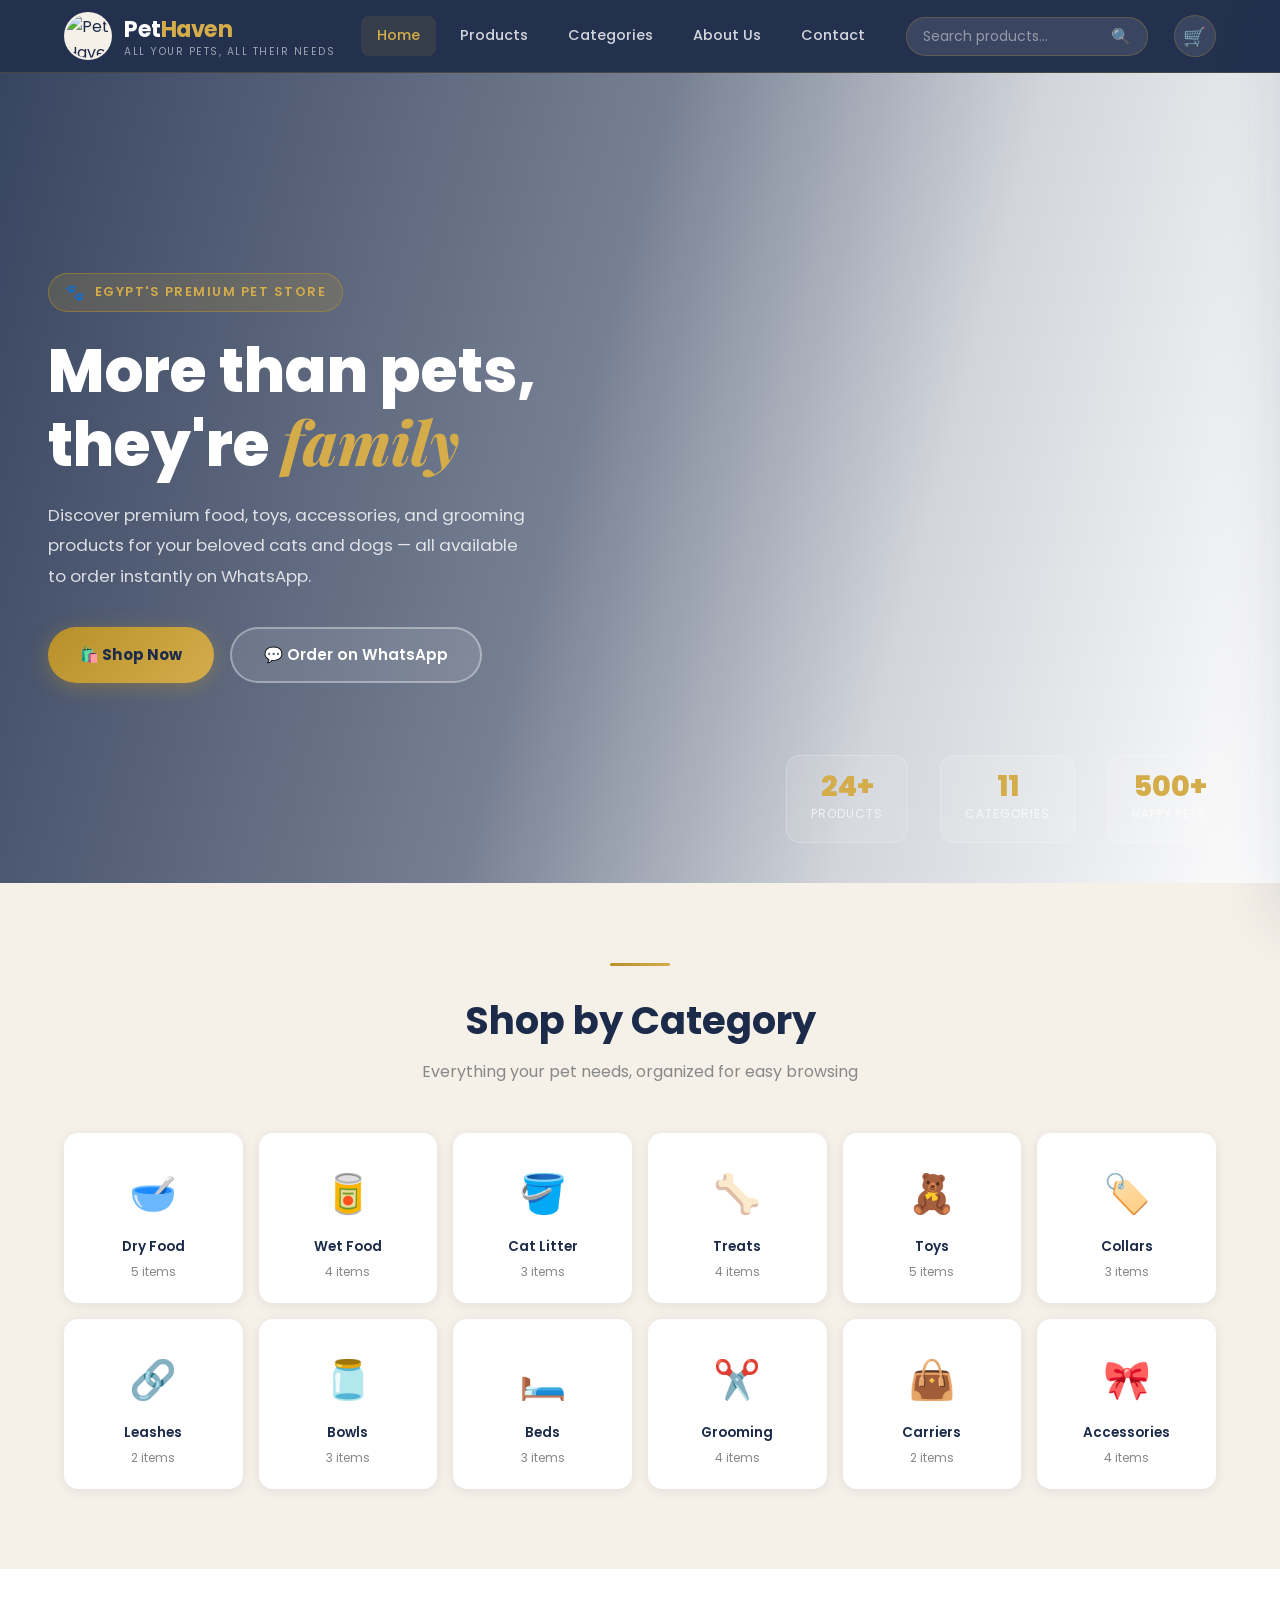
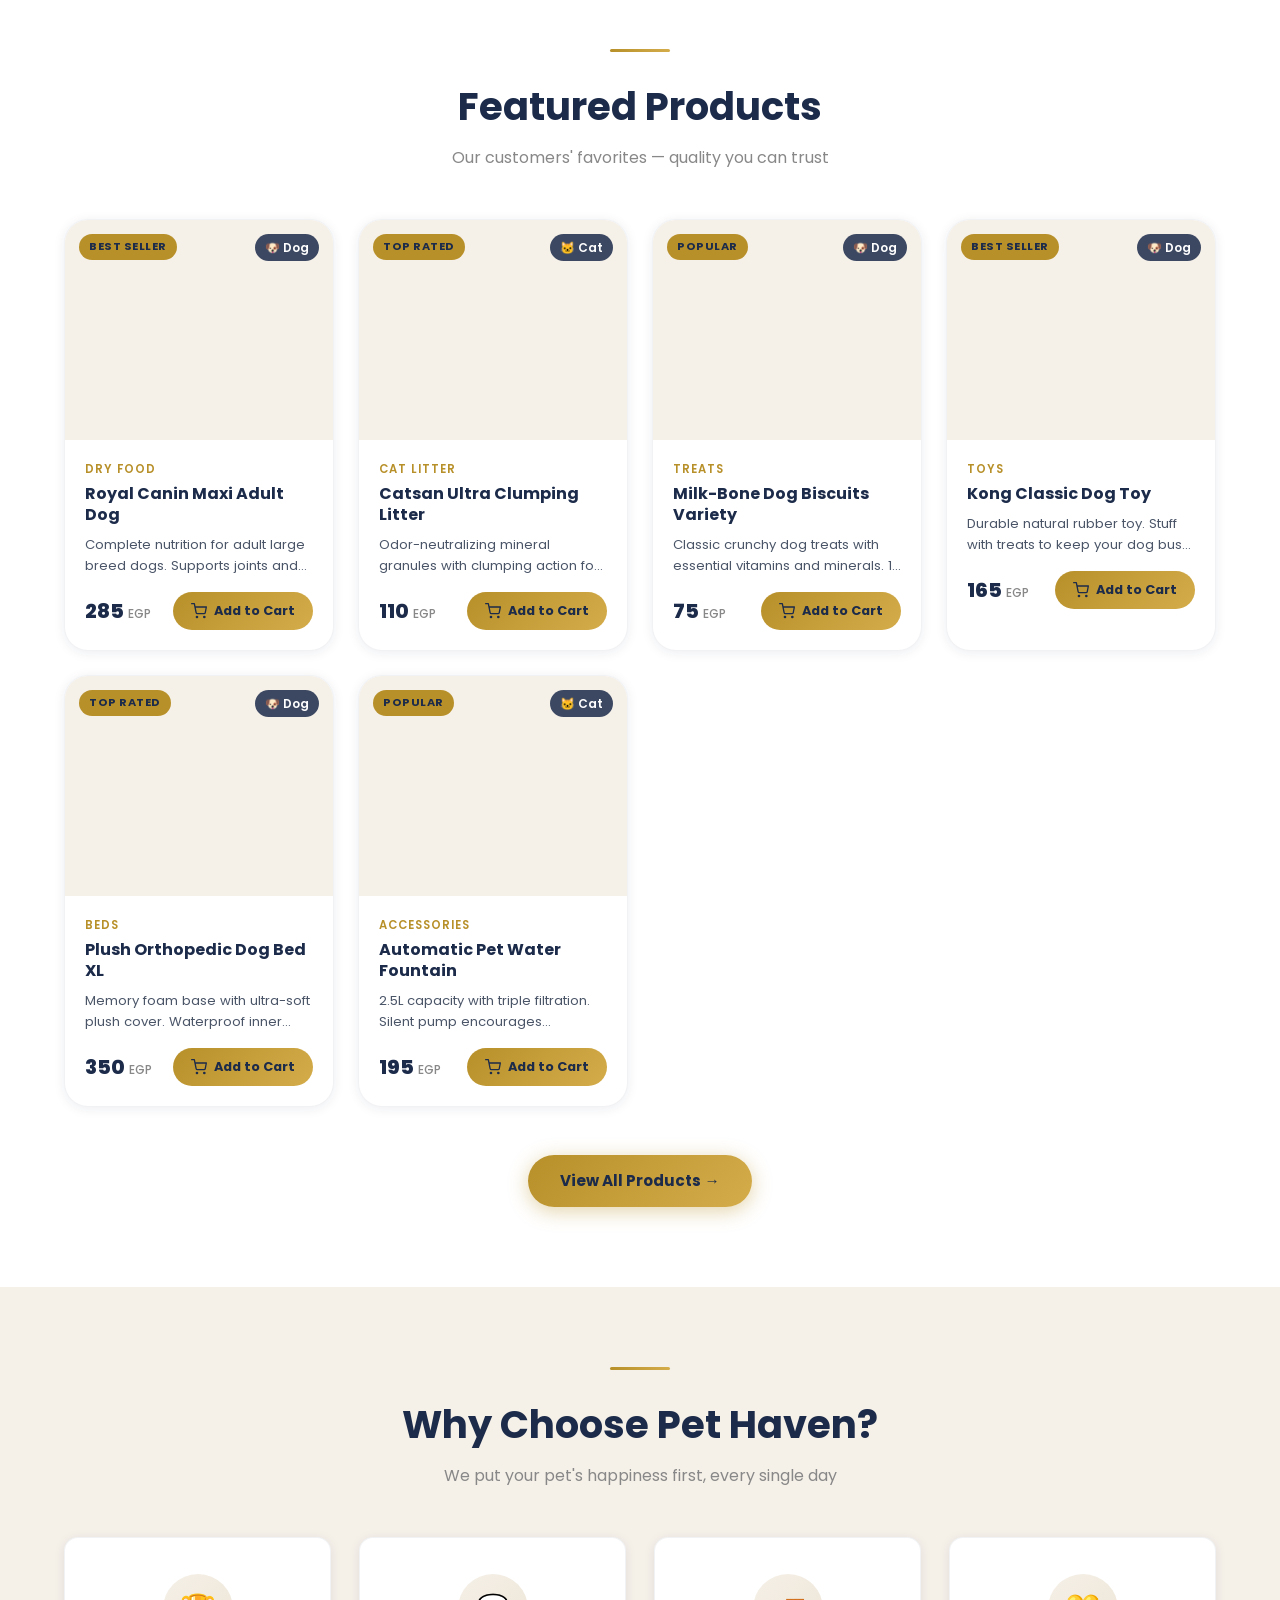
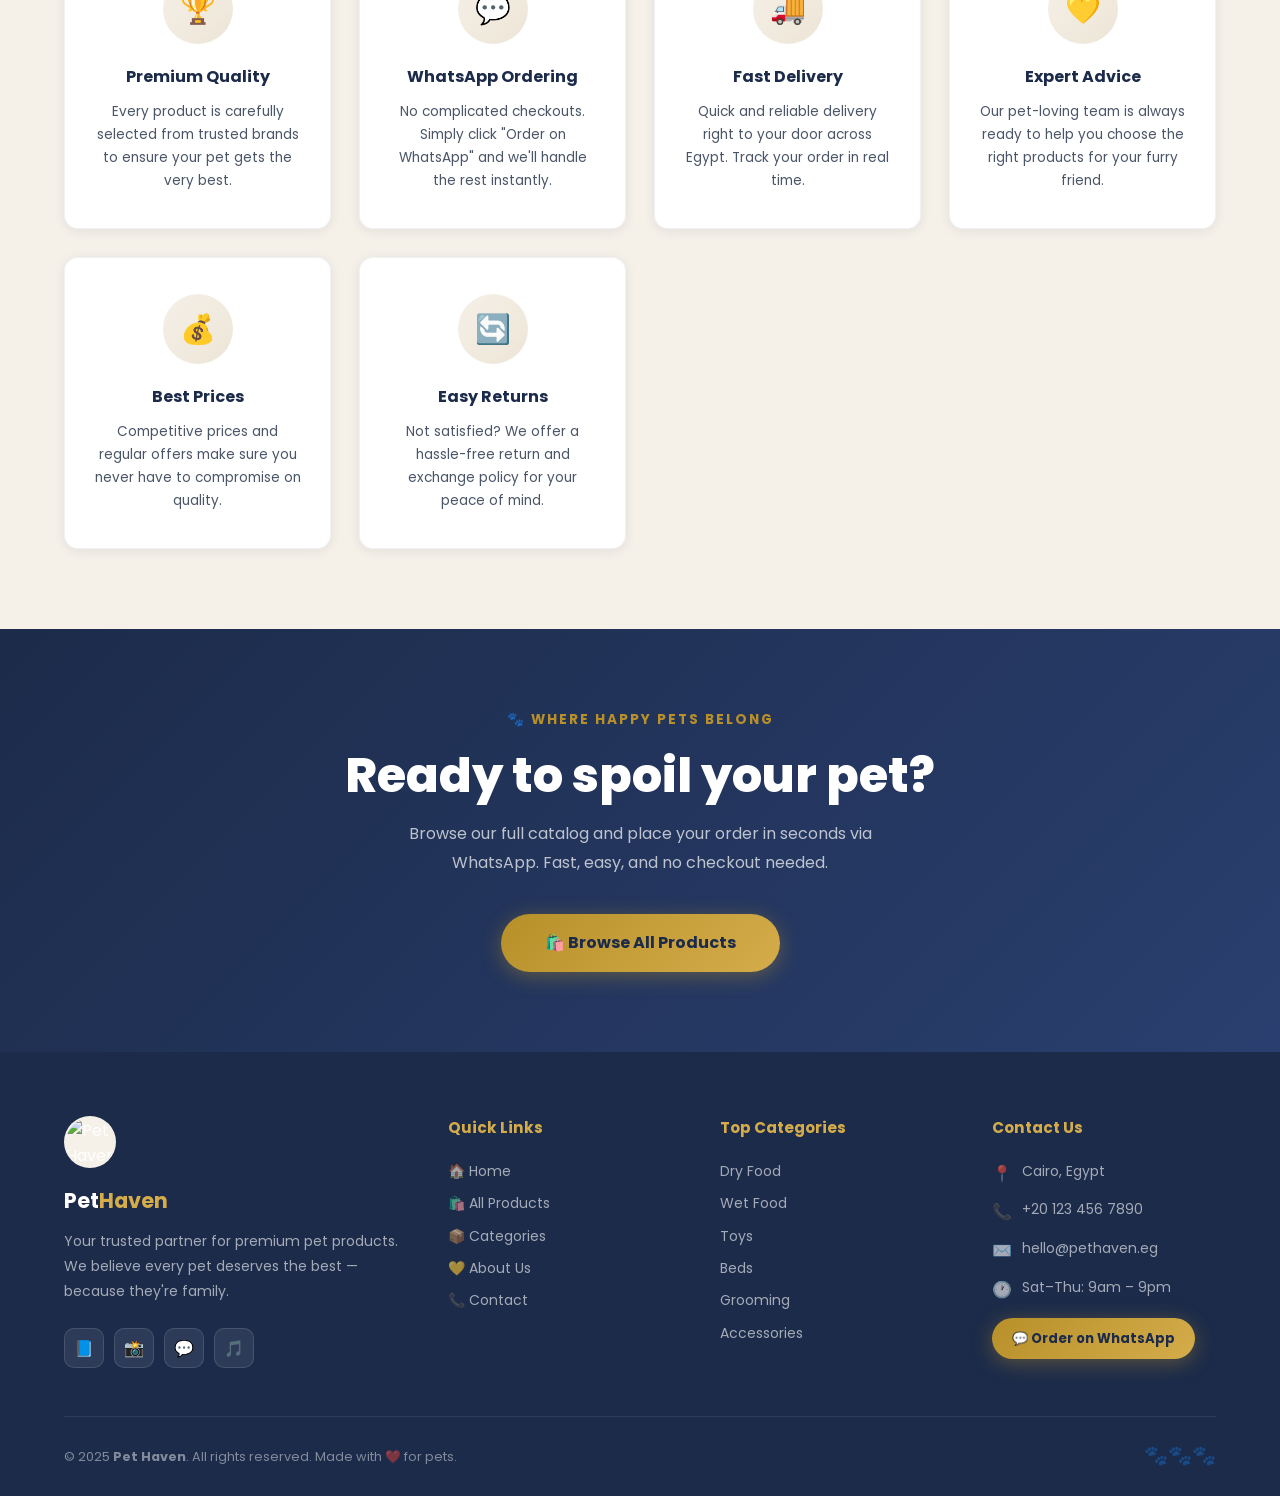
==== index.html @ de1a989c "Add files via upload" ====
<!DOCTYPE html>
<html lang="en">
<head>
  <meta charset="UTF-8">
  <meta name="viewport" content="width=device-width, initial-scale=1.0">
  <meta name="description" content="Pet Haven – Your one-stop shop for all your pet needs. Premium food, toys, grooming, and accessories for cats and dogs.">
  <title>Pet Haven – All Your Pets, All Their Needs</title>
  <link rel="stylesheet" href="style.css">
  <!-- Favicon paw emoji -->
  <link rel="icon" href="data:image/svg+xml,<svg xmlns='http://www.w3.org/2000/svg' viewBox='0 0 100 100'><text y='.9em' font-size='90'>🐾</text></svg>">
</head>
<body>

<!-- ================================================
     NAVIGATION
     ================================================ -->
<header>
  <nav class="navbar" role="navigation" aria-label="Main navigation">
    <div class="nav-container">

      <!-- Mobile-only search icon (left side) -->
      <button class="mobile-search-toggle" id="mobileSearchToggle" aria-label="Search" aria-expanded="false">🔍</button>

      <!-- Logo -->
      <a href="index.html" class="nav-logo" aria-label="Pet Haven Home">
        <img src="images/logo.jpeg" alt="Pet Haven Logo" width="48" height="48">
        <div class="logo-text">
          <span class="brand-pet">Pet</span><span class="brand-haven">Haven</span>
          <span class="brand-tag">All Your Pets, All Their Needs</span>
        </div>
      </a>

      <!-- Desktop Links -->
      <nav class="nav-links" aria-label="Site links">
        <a href="index.html">Home</a>
        <a href="products.html">Products</a>
        <a href="categories.html">Categories</a>
        <a href="about.html">About Us</a>
        <a href="contact.html">Contact</a>
      </nav>

      <!-- Desktop Search -->
      <form class="nav-search" id="navSearchForm" role="search" aria-label="Search products">
        <input type="search" placeholder="Search products..." aria-label="Search">
        <button type="submit" aria-label="Submit search">🔍</button>
      </form>

      <!-- Cart + Hamburger -->
      <div class="nav-actions">
        <button class="cart-btn" id="cartBtn" aria-label="Open cart" aria-haspopup="dialog">
          🛒
          <span class="cart-count" id="cartCount">0</span>
        </button>
        <button class="hamburger" aria-label="Toggle menu" aria-expanded="false">
          <span></span><span></span><span></span>
        </button>
      </div>

    </div>

    <!-- Mobile Menu -->
    <div class="mobile-menu" role="menu">
      <a href="index.html" role="menuitem">🏠 Home</a>
      <a href="products.html" role="menuitem">🛍️ Products</a>
      <a href="categories.html" role="menuitem">📦 Categories</a>
      <a href="about.html" role="menuitem">💛 About Us</a>
      <a href="contact.html" role="menuitem">📞 Contact</a>
      <form class="mobile-search" id="mobileSearchForm" role="search">
        <span>🔍</span>
        <input type="search" placeholder="Search products..." aria-label="Search">
      </form>
    </div>

    <!-- Mobile-only slide-down search bar (triggered by header search icon) -->
    <div class="mobile-search-bar" id="mobileSearchBar">
      <form id="mobileHeaderSearchForm" role="search" aria-label="Search products">
        <input type="search" id="mobileHeaderSearchInput" placeholder="Search products..." aria-label="Search" autocomplete="off">
        <button type="submit" aria-label="Submit search">🔍</button>
      </form>
    </div>
  </nav>
</header>

<main>

  <!-- ================================================
       HERO
       ================================================ -->
  <section class="hero" aria-label="Hero banner">
    <div class="hero-bg" role="img" aria-label="Person hugging a golden retriever dog"></div>
    <div class="hero-overlay"></div>

    <div class="hero-content">
      <div class="hero-badge"><span>🐾</span> Egypt's Premium Pet Store</div>

      <h1 class="hero-title">
        More than pets,<br>
        they're <span class="accent">family</span>
      </h1>

      <p class="hero-desc">
        Discover premium food, toys, accessories, and grooming products for your beloved cats and dogs — all available to order instantly on WhatsApp.
      </p>

      <div class="hero-buttons">
        <a href="products.html" class="btn-primary">🛍️ Shop Now</a>
        <a href="contact.html" class="btn-secondary">💬 Order on WhatsApp</a>
      </div>
    </div>

    <div class="hero-stats">
      <div class="stat-item">
        <span class="stat-num">24+</span>
        <span class="stat-label">Products</span>
      </div>
      <div class="stat-item">
        <span class="stat-num">11</span>
        <span class="stat-label">Categories</span>
      </div>
      <div class="stat-item">
        <span class="stat-num">500+</span>
        <span class="stat-label">Happy Pets</span>
      </div>
    </div>
  </section>

  <!-- ================================================
       CATEGORIES SECTION
       ================================================ -->
  <section class="section section-alt" aria-labelledby="catTitle">
    <div class="container">
      <div class="text-center">
        <div class="gold-line"></div>
        <h2 class="section-title" id="catTitle">Shop by Category</h2>
        <p class="section-subtitle">Everything your pet needs, organized for easy browsing</p>
      </div>

      <div class="categories-grid">
        <a href="products.html?category=dry-food" class="category-card">
          <div class="cat-icon">🥣</div>
          <div class="cat-name">Dry Food</div>
          <div class="cat-count">5 items</div>
        </a>
        <a href="products.html?category=wet-food" class="category-card">
          <div class="cat-icon">🥫</div>
          <div class="cat-name">Wet Food</div>
          <div class="cat-count">4 items</div>
        </a>
        <a href="products.html?category=cat-litter" class="category-card">
          <div class="cat-icon">🪣</div>
          <div class="cat-name">Cat Litter</div>
          <div class="cat-count">3 items</div>
        </a>
        <a href="products.html?category=treats" class="category-card">
          <div class="cat-icon">🦴</div>
          <div class="cat-name">Treats</div>
          <div class="cat-count">4 items</div>
        </a>
        <a href="products.html?category=toys" class="category-card">
          <div class="cat-icon">🧸</div>
          <div class="cat-name">Toys</div>
          <div class="cat-count">5 items</div>
        </a>
        <a href="products.html?category=collars" class="category-card">
          <div class="cat-icon">🏷️</div>
          <div class="cat-name">Collars</div>
          <div class="cat-count">3 items</div>
        </a>
        <a href="products.html?category=leashes" class="category-card">
          <div class="cat-icon">🔗</div>
          <div class="cat-name">Leashes</div>
          <div class="cat-count">2 items</div>
        </a>
        <a href="products.html?category=bowls" class="category-card">
          <div class="cat-icon">🫙</div>
          <div class="cat-name">Bowls</div>
          <div class="cat-count">3 items</div>
        </a>
        <a href="products.html?category=beds" class="category-card">
          <div class="cat-icon">🛏️</div>
          <div class="cat-name">Beds</div>
          <div class="cat-count">3 items</div>
        </a>
        <a href="products.html?category=grooming-products" class="category-card">
          <div class="cat-icon">✂️</div>
          <div class="cat-name">Grooming</div>
          <div class="cat-count">4 items</div>
        </a>
        <a href="products.html?category=carriers" class="category-card">
          <div class="cat-icon">👜</div>
          <div class="cat-name">Carriers</div>
          <div class="cat-count">2 items</div>
        </a>
        <a href="products.html?category=accessories" class="category-card">
          <div class="cat-icon">🎀</div>
          <div class="cat-name">Accessories</div>
          <div class="cat-count">4 items</div>
        </a>
      </div>
    </div>
  </section>

  <!-- ================================================
       FEATURED PRODUCTS
       ================================================ -->
  <section class="section" aria-labelledby="featuredTitle">
    <div class="container">
      <div class="text-center">
        <div class="gold-line"></div>
        <h2 class="section-title" id="featuredTitle">Featured Products</h2>
        <p class="section-subtitle">Our customers' favorites — quality you can trust</p>
      </div>

      <!-- Product cards injected by JS -->
      <div class="products-grid" id="featuredGrid"></div>

      <div class="text-center" style="margin-top: 48px;">
        <a href="products.html" class="btn-primary">View All Products →</a>
      </div>
    </div>
  </section>

  <!-- ================================================
       WHY CHOOSE US
       ================================================ -->
  <section class="section section-alt" aria-labelledby="whyTitle">
    <div class="container">
      <div class="text-center">
        <div class="gold-line"></div>
        <h2 class="section-title" id="whyTitle">Why Choose Pet Haven?</h2>
        <p class="section-subtitle">We put your pet's happiness first, every single day</p>
      </div>

      <div class="why-grid">
        <div class="why-card">
          <div class="why-icon">🏆</div>
          <h3>Premium Quality</h3>
          <p>Every product is carefully selected from trusted brands to ensure your pet gets the very best.</p>
        </div>
        <div class="why-card">
          <div class="why-icon">💬</div>
          <h3>WhatsApp Ordering</h3>
          <p>No complicated checkouts. Simply click "Order on WhatsApp" and we'll handle the rest instantly.</p>
        </div>
        <div class="why-card">
          <div class="why-icon">🚚</div>
          <h3>Fast Delivery</h3>
          <p>Quick and reliable delivery right to your door across Egypt. Track your order in real time.</p>
        </div>
        <div class="why-card">
          <div class="why-icon">💛</div>
          <h3>Expert Advice</h3>
          <p>Our pet-loving team is always ready to help you choose the right products for your furry friend.</p>
        </div>
        <div class="why-card">
          <div class="why-icon">💰</div>
          <h3>Best Prices</h3>
          <p>Competitive prices and regular offers make sure you never have to compromise on quality.</p>
        </div>
        <div class="why-card">
          <div class="why-icon">🔄</div>
          <h3>Easy Returns</h3>
          <p>Not satisfied? We offer a hassle-free return and exchange policy for your peace of mind.</p>
        </div>
      </div>
    </div>
  </section>

  <!-- ================================================
       BANNER CTA
       ================================================ -->
  <section style="background: linear-gradient(135deg, #1C2B4A, #2A3F6F); padding: 80px 24px; text-align: center;">
    <div class="container">
      <p style="color: #B8902A; font-size: 0.85rem; font-weight: 700; letter-spacing: 2px; text-transform: uppercase; margin-bottom: 16px;">🐾 Where Happy Pets Belong</p>
      <h2 style="color: #fff; font-size: clamp(1.8rem,4vw,3rem); font-weight: 800; margin-bottom: 16px; line-height: 1.2;">Ready to spoil your pet?</h2>
      <p style="color: rgba(255,255,255,0.7); max-width: 500px; margin: 0 auto 36px; font-size: 1rem; line-height: 1.8;">Browse our full catalog and place your order in seconds via WhatsApp. Fast, easy, and no checkout needed.</p>
      <a href="products.html" class="btn-primary" style="font-size: 1rem; padding: 16px 44px;">🛍️ Browse All Products</a>
    </div>
  </section>

</main>

<!-- ================================================
     FOOTER
     ================================================ -->
<footer class="footer" role="contentinfo">
  <div class="container">
    <div class="footer-grid">

      <!-- Brand -->
      <div class="footer-brand">
        <img src="images/logo.jpeg" alt="Pet Haven Logo" width="52" height="52">
        <div class="brand-name">Pet<span>Haven</span></div>
        <p>Your trusted partner for premium pet products. We believe every pet deserves the best — because they're family.</p>
        <div class="social-links">
          <a href="#" class="social-link" aria-label="Facebook">📘</a>
          <a href="#" class="social-link" aria-label="Instagram">📸</a>
          <a href="https://wa.me/201234567890" class="social-link" aria-label="WhatsApp" target="_blank" rel="noopener">💬</a>
          <a href="#" class="social-link" aria-label="TikTok">🎵</a>
        </div>
      </div>

      <!-- Quick Links -->
      <div class="footer-col">
        <h4>Quick Links</h4>
        <ul>
          <li><a href="index.html">🏠 Home</a></li>
          <li><a href="products.html">🛍️ All Products</a></li>
          <li><a href="categories.html">📦 Categories</a></li>
          <li><a href="about.html">💛 About Us</a></li>
          <li><a href="contact.html">📞 Contact</a></li>
        </ul>
      </div>

      <!-- Categories -->
      <div class="footer-col">
        <h4>Top Categories</h4>
        <ul>
          <li><a href="products.html?category=dry-food">Dry Food</a></li>
          <li><a href="products.html?category=wet-food">Wet Food</a></li>
          <li><a href="products.html?category=toys">Toys</a></li>
          <li><a href="products.html?category=beds">Beds</a></li>
          <li><a href="products.html?category=grooming-products">Grooming</a></li>
          <li><a href="products.html?category=accessories">Accessories</a></li>
        </ul>
      </div>

      <!-- Contact -->
      <div class="footer-col">
        <h4>Contact Us</h4>
        <div class="footer-contact-item"><span>📍</span><span>Cairo, Egypt</span></div>
        <div class="footer-contact-item"><span>📞</span><span>+20 123 456 7890</span></div>
        <div class="footer-contact-item"><span>✉️</span><span>hello@pethaven.eg</span></div>
        <div class="footer-contact-item"><span>🕐</span><span>Sat–Thu: 9am – 9pm</span></div>
        <div style="margin-top: 16px;">
          <a href="https://wa.me/201234567890" class="btn-primary" style="font-size:0.82rem; padding:10px 20px;" target="_blank" rel="noopener">
            💬 Order on WhatsApp
          </a>
        </div>
      </div>
    </div>

    <div class="footer-bottom">
      <p>© 2025 <strong>Pet Haven</strong>. All rights reserved. Made with ❤️ for pets.</p>
      <span class="footer-paw">🐾🐾🐾</span>
    </div>
  </div>
</footer>

<!-- Scroll to Top -->
<button id="scrollTop" aria-label="Scroll to top">↑</button>

<!-- ================================================
     CART DRAWER
     ================================================ -->
<div class="cart-overlay" id="cartOverlay"></div>
<aside class="cart-drawer" id="cartDrawer" role="dialog" aria-label="Shopping cart" aria-modal="true">
  <div class="cart-drawer-header">
    <h3>🛒 Your Cart</h3>
    <button class="cart-close" id="cartClose" aria-label="Close cart">✕</button>
  </div>
  <div class="cart-drawer-body" id="cartDrawerBody">
    <div class="cart-empty">
      <div class="icon">🛒</div>
      <h3>Your cart is empty</h3>
      <p>Add some products to get started!</p>
    </div>
  </div>
  <div class="cart-drawer-footer">
    <div class="cart-total-row">
      <span>Total</span>
      <span class="cart-total-amount" id="cartTotalAmount">0 EGP</span>
    </div>
    <button class="btn-whatsapp cart-whatsapp-btn" onclick="orderCartOnWhatsApp()">
      <svg viewBox="0 0 24 24" fill="currentColor"><path d="M17.472 14.382c-.297-.149-1.758-.867-2.03-.967-.273-.099-.471-.148-.67.15-.197.297-.767.966-.94 1.164-.173.199-.347.223-.644.075-.297-.15-1.255-.463-2.39-1.475-.883-.788-1.48-1.761-1.653-2.059-.173-.297-.018-.458.13-.606.134-.133.298-.347.446-.52.149-.174.198-.298.298-.497.099-.198.05-.371-.025-.52-.075-.149-.669-1.612-.916-2.207-.242-.579-.487-.5-.669-.51-.173-.008-.371-.01-.57-.01-.198 0-.52.074-.792.372-.272.297-1.04 1.016-1.04 2.479 0 1.462 1.065 2.875 1.213 3.074.149.198 2.096 3.2 5.077 4.487.709.306 1.262.489 1.694.625.712.227 1.36.195 1.871.118.571-.085 1.758-.719 2.006-1.413.248-.694.248-1.289.173-1.413-.074-.124-.272-.198-.57-.347z"/><path d="M12 0C5.373 0 0 5.373 0 12c0 2.124.558 4.118 1.532 5.848L.057 23.999l6.305-1.654A11.954 11.954 0 0012 24c6.627 0 12-5.373 12-12S18.627 0 12 0zm0 21.818a9.818 9.818 0 01-5.007-1.37l-.36-.214-3.733.979 1-3.628-.234-.373A9.817 9.817 0 012.182 12C2.182 6.578 6.578 2.182 12 2.182S21.818 6.578 21.818 12 17.422 21.818 12 21.818z"/></svg>
      Order on WhatsApp
    </button>
    <button class="cart-clear-btn" id="cartClearBtn">🗑️ Clear Cart</button>
  </div>
</aside>

<script src="script.js"></script>
</body>
</html>
---- style.css ----
/* ================================================
   Pet Haven - Main Stylesheet
   Colors from logo: Navy #1C2B4A, Gold #B8902A, Cream #F5F0E8
   ================================================ */

/* ---------- Google Fonts ---------- */
@import url('https://fonts.googleapis.com/css2?family=Poppins:wght@300;400;500;600;700;800&family=Playfair+Display:ital,wght@0,700;1,600&display=swap');

/* ---------- CSS Variables ---------- */
:root {
  --navy:        #1C2B4A;
  --navy-light:  #2A3F6F;
  --gold:        #B8902A;
  --gold-light:  #D4AC4A;
  --gold-pale:   #F0E0A0;
  --cream:       #F5F0E8;
  --cream-dark:  #EDE5D6;
  --white:       #FFFFFF;
  --gray-light:  #F8F8F8;
  --gray:        #888;
  --text-dark:   #1C2B4A;
  --text-mid:    #4A5568;
  --shadow-sm:   0 2px 12px rgba(28,43,74,0.08);
  --shadow-md:   0 8px 30px rgba(28,43,74,0.12);
  --shadow-lg:   0 20px 60px rgba(28,43,74,0.15);
  --radius:      14px;
  --radius-lg:   24px;
  --transition:  all 0.3s cubic-bezier(0.4,0,0.2,1);
}

/* ---------- Reset & Base ---------- */
*, *::before, *::after { box-sizing: border-box; margin: 0; padding: 0; }

html {
  scroll-behavior: smooth;
  font-size: 16px;
}

body {
  font-family: 'Poppins', sans-serif;
  color: var(--text-dark);
  background: var(--white);
  line-height: 1.6;
  overflow-x: hidden;
}

img { max-width: 100%; display: block; }
a  { text-decoration: none; color: inherit; }
ul { list-style: none; }
button { cursor: pointer; font-family: inherit; }

/* ---------- Utility ---------- */
.container {
  max-width: 1200px;
  margin: 0 auto;
  padding: 0 24px;
}

.section-title {
  font-size: clamp(1.6rem, 3vw, 2.4rem);
  font-weight: 700;
  color: var(--navy);
  margin-bottom: 8px;
}

.section-subtitle {
  font-size: 1rem;
  color: var(--gray);
  margin-bottom: 48px;
}

.gold-line {
  display: inline-block;
  width: 60px;
  height: 3px;
  background: linear-gradient(90deg, var(--gold), var(--gold-light));
  border-radius: 2px;
  margin-bottom: 16px;
}

.text-center { text-align: center; }

/* ================================================
   NAVIGATION
   ================================================ */
.navbar {
  position: sticky;
  top: 0;
  z-index: 1000;
  background: rgba(28, 43, 74, 0.97);
  backdrop-filter: blur(12px);
  -webkit-backdrop-filter: blur(12px);
  border-bottom: 1px solid rgba(184,144,42,0.25);
  transition: var(--transition);
}

.navbar.scrolled {
  box-shadow: 0 4px 24px rgba(0,0,0,0.25);
}

.nav-container {
  max-width: 1200px;
  margin: 0 auto;
  padding: 0 24px;
  display: flex;
  align-items: center;
  justify-content: space-between;
  height: 72px;
}

/* Logo */
.nav-logo {
  display: flex;
  align-items: center;
  gap: 12px;
}

.nav-logo img {
  height: 48px;
  width: 48px;
  object-fit: contain;
  border-radius: 50%;
  background: var(--cream);
  padding: 2px;
}

.logo-text .brand-pet  { color: var(--white);    font-size: 1.4rem; font-weight: 700; letter-spacing: -0.5px; }
.logo-text .brand-haven{ color: var(--gold-light);font-size: 1.4rem; font-weight: 700; letter-spacing: -0.5px; }
.logo-text .brand-tag  { color: rgba(255,255,255,0.55); font-size: 0.65rem; letter-spacing: 1.5px; text-transform: uppercase; display: block; margin-top: -4px; }

/* Nav links */
.nav-links {
  display: flex;
  align-items: center;
  gap: 8px;
}

.nav-links a {
  color: rgba(255,255,255,0.8);
  font-size: 0.9rem;
  font-weight: 500;
  padding: 8px 16px;
  border-radius: 8px;
  transition: var(--transition);
}

.nav-links a:hover,
.nav-links a.active {
  color: var(--gold-light);
  background: rgba(184,144,42,0.12);
}

/* Search bar */
.nav-search {
  display: flex;
  align-items: center;
  background: rgba(255,255,255,0.1);
  border: 1px solid rgba(184,144,42,0.3);
  border-radius: 50px;
  padding: 6px 16px;
  gap: 8px;
  transition: var(--transition);
}

.nav-search:focus-within {
  background: rgba(255,255,255,0.15);
  border-color: var(--gold-light);
}

.nav-search input {
  background: none;
  border: none;
  outline: none;
  color: var(--white);
  font-size: 0.875rem;
  width: 180px;
  font-family: inherit;
}

.nav-search input::placeholder { color: rgba(255,255,255,0.45); }

.nav-search button {
  background: none;
  border: none;
  color: rgba(255,255,255,0.7);
  font-size: 1rem;
  padding: 0;
  transition: var(--transition);
}

.nav-search button:hover { color: var(--gold-light); }

/* Right-side nav actions (cart + hamburger) */
.nav-actions {
  display: flex;
  align-items: center;
  gap: 14px;
}

/* Hamburger */
.hamburger {
  display: none;
  flex-direction: column;
  gap: 5px;
  background: none;
  border: none;
  padding: 4px;
}

.hamburger span {
  display: block;
  width: 24px;
  height: 2px;
  background: var(--white);
  border-radius: 2px;
  transition: var(--transition);
}

.hamburger.open span:nth-child(1) { transform: translateY(7px) rotate(45deg); }
.hamburger.open span:nth-child(2) { opacity: 0; }
.hamburger.open span:nth-child(3) { transform: translateY(-7px) rotate(-45deg); }

/* Mobile-only header search icon (hidden on desktop; shown via media query below) */
.mobile-search-toggle {
  display: none;
  align-items: center;
  justify-content: center;
  background: rgba(255,255,255,0.1);
  border: 1px solid rgba(184,144,42,0.3);
  color: var(--white);
  width: 40px;
  height: 40px;
  border-radius: 50%;
  font-size: 1.05rem;
  flex-shrink: 0;
  transition: var(--transition);
}

.mobile-search-toggle:hover { background: rgba(184,144,42,0.18); }

/* Mobile-only slide-down search panel (hidden on desktop; shown via media query below) */
.mobile-search-bar { display: none; }

/* Mobile menu */
.mobile-menu {
  display: none;
  flex-direction: column;
  background: var(--navy);
  border-top: 1px solid rgba(184,144,42,0.2);
  padding: 16px 24px 24px;
  gap: 4px;
}

.mobile-menu.open { display: flex; }

.mobile-menu a {
  color: rgba(255,255,255,0.8);
  padding: 12px 16px;
  border-radius: 8px;
  font-size: 0.95rem;
  font-weight: 500;
  transition: var(--transition);
}

.mobile-menu a:hover { color: var(--gold-light); background: rgba(184,144,42,0.1); }

.mobile-search {
  display: flex;
  align-items: center;
  background: rgba(255,255,255,0.08);
  border: 1px solid rgba(184,144,42,0.25);
  border-radius: 50px;
  padding: 10px 16px;
  gap: 8px;
  margin-top: 8px;
}

.mobile-search input {
  background: none;
  border: none;
  outline: none;
  color: var(--white);
  font-size: 0.9rem;
  font-family: inherit;
  flex: 1;
}

.mobile-search input::placeholder { color: rgba(255,255,255,0.4); }
.mobile-search span { color: rgba(255,255,255,0.6); }

/* ================================================
   HERO
   ================================================ */
.hero {
  position: relative;
  min-height: 90vh;
  display: flex;
  align-items: center;
  overflow: hidden;
}

.hero-bg {
  position: absolute;
  inset: 0;
  background: url('images/banner.jpeg') center/cover no-repeat;
  transform: scale(1.05);
  transition: transform 8s ease-out;
}

.hero-bg.loaded { transform: scale(1); }

.hero-overlay {
  position: absolute;
  inset: 0;
  background: linear-gradient(
    105deg,
    rgba(28,43,74,0.88) 0%,
    rgba(28,43,74,0.6) 45%,
    rgba(28,43,74,0.2) 70%,
    transparent 100%
  );
}

.hero-content {
  position: relative;
  z-index: 2;
  max-width: 600px;
  padding: 60px 24px 60px 48px;
  animation: heroFadeIn 1s ease-out both;
}

@keyframes heroFadeIn {
  from { opacity: 0; transform: translateY(30px); }
  to   { opacity: 1; transform: translateY(0); }
}

.hero-badge {
  display: inline-flex;
  align-items: center;
  gap: 8px;
  background: rgba(184,144,42,0.2);
  border: 1px solid rgba(184,144,42,0.5);
  color: var(--gold-light);
  font-size: 0.8rem;
  font-weight: 600;
  letter-spacing: 1.5px;
  text-transform: uppercase;
  padding: 6px 16px;
  border-radius: 50px;
  margin-bottom: 24px;
}

.hero-badge span { font-size: 1rem; }

.hero-title {
  font-size: clamp(2.2rem, 5vw, 3.8rem);
  font-weight: 800;
  color: var(--white);
  line-height: 1.15;
  margin-bottom: 20px;
}

.hero-title .accent {
  color: var(--gold-light);
  font-style: italic;
  font-family: 'Playfair Display', serif;
}

.hero-desc {
  font-size: 1.05rem;
  color: rgba(255,255,255,0.8);
  margin-bottom: 36px;
  max-width: 480px;
  line-height: 1.8;
}

.hero-buttons {
  display: flex;
  gap: 16px;
  flex-wrap: wrap;
}

/* ---------- Buttons ---------- */
.btn-primary {
  display: inline-flex;
  align-items: center;
  gap: 8px;
  background: linear-gradient(135deg, var(--gold), var(--gold-light));
  color: var(--navy);
  font-size: 0.95rem;
  font-weight: 700;
  padding: 14px 32px;
  border-radius: 50px;
  border: none;
  box-shadow: 0 4px 20px rgba(184,144,42,0.4);
  transition: var(--transition);
}

.btn-primary:hover {
  transform: translateY(-2px);
  box-shadow: 0 8px 28px rgba(184,144,42,0.5);
}

.btn-secondary {
  display: inline-flex;
  align-items: center;
  gap: 8px;
  background: rgba(255,255,255,0.1);
  color: var(--white);
  font-size: 0.95rem;
  font-weight: 600;
  padding: 14px 32px;
  border-radius: 50px;
  border: 2px solid rgba(255,255,255,0.35);
  backdrop-filter: blur(8px);
  transition: var(--transition);
}

.btn-secondary:hover {
  background: rgba(255,255,255,0.2);
  border-color: rgba(255,255,255,0.6);
  transform: translateY(-2px);
}

/* Hero stats */
.hero-stats {
  position: absolute;
  bottom: 40px;
  right: 48px;
  z-index: 2;
  display: flex;
  gap: 32px;
  animation: heroFadeIn 1.2s 0.3s ease-out both;
}

.stat-item {
  text-align: center;
  background: rgba(255,255,255,0.1);
  backdrop-filter: blur(12px);
  border: 1px solid rgba(255,255,255,0.2);
  border-radius: var(--radius);
  padding: 16px 24px;
}

.stat-num {
  font-size: 1.8rem;
  font-weight: 800;
  color: var(--gold-light);
  display: block;
  line-height: 1;
}

.stat-label {
  font-size: 0.75rem;
  color: rgba(255,255,255,0.7);
  text-transform: uppercase;
  letter-spacing: 1px;
}

/* ================================================
   FEATURED PRODUCTS (Home)
   ================================================ */
.section { padding: 80px 0; }
.section-alt { background: var(--cream); }

/* ================================================
   CATEGORIES GRID
   ================================================ */
.categories-grid {
  display: grid;
  grid-template-columns: repeat(auto-fill, minmax(160px, 1fr));
  gap: 16px;
}

.category-card {
  background: var(--white);
  border: 2px solid transparent;
  border-radius: var(--radius);
  padding: 28px 16px 20px;
  text-align: center;
  cursor: pointer;
  transition: var(--transition);
  box-shadow: var(--shadow-sm);
  position: relative;
  overflow: hidden;
}

.category-card::before {
  content: '';
  position: absolute;
  inset: 0;
  background: linear-gradient(135deg, var(--navy) 0%, var(--navy-light) 100%);
  opacity: 0;
  transition: var(--transition);
}

.category-card:hover::before { opacity: 1; }

.category-card:hover {
  border-color: var(--gold);
  transform: translateY(-6px);
  box-shadow: var(--shadow-md);
}

.category-card .cat-icon {
  font-size: 2.4rem;
  margin-bottom: 12px;
  position: relative;
  z-index: 1;
  transition: var(--transition);
}

.category-card:hover .cat-icon { transform: scale(1.15); }

.category-card .cat-name {
  font-size: 0.85rem;
  font-weight: 600;
  color: var(--text-dark);
  position: relative;
  z-index: 1;
  transition: var(--transition);
}

.category-card:hover .cat-name { color: var(--white); }

.category-card .cat-count {
  font-size: 0.75rem;
  color: var(--gray);
  position: relative;
  z-index: 1;
  transition: var(--transition);
  margin-top: 4px;
}

.category-card:hover .cat-count { color: var(--gold-light); }

/* ================================================
   PRODUCT CARDS
   ================================================ */
.products-grid {
  display: grid;
  grid-template-columns: repeat(auto-fill, minmax(260px, 1fr));
  gap: 24px;
}

.product-card {
  background: var(--white);
  border-radius: var(--radius-lg);
  overflow: hidden;
  box-shadow: var(--shadow-sm);
  border: 1px solid rgba(28,43,74,0.06);
  transition: var(--transition);
  animation: cardFadeIn 0.5s ease-out both;
}

@keyframes cardFadeIn {
  from { opacity: 0; transform: translateY(20px); }
  to   { opacity: 1; transform: translateY(0); }
}

.product-card:hover {
  transform: translateY(-8px);
  box-shadow: var(--shadow-lg);
  border-color: rgba(184,144,42,0.2);
}

.product-img-wrap {
  position: relative;
  height: 220px;
  background: var(--cream);
  overflow: hidden;
}

.product-img-wrap img {
  width: 100%;
  height: 100%;
  object-fit: cover;
  transition: transform 0.5s ease;
}

.product-card:hover .product-img-wrap img { transform: scale(1.08); }

.product-badge {
  position: absolute;
  top: 14px;
  left: 14px;
  background: var(--gold);
  color: var(--navy);
  font-size: 0.7rem;
  font-weight: 700;
  padding: 4px 10px;
  border-radius: 50px;
  text-transform: uppercase;
  letter-spacing: 0.5px;
}

.product-pet-badge {
  position: absolute;
  top: 14px;
  right: 14px;
  background: rgba(28,43,74,0.85);
  color: var(--white);
  font-size: 0.75rem;
  font-weight: 600;
  padding: 4px 10px;
  border-radius: 50px;
  backdrop-filter: blur(6px);
}

.product-body {
  padding: 20px;
}

.product-category {
  font-size: 0.72rem;
  font-weight: 600;
  color: var(--gold);
  text-transform: uppercase;
  letter-spacing: 1px;
  margin-bottom: 6px;
}

.product-name {
  font-size: 1rem;
  font-weight: 700;
  color: var(--navy);
  margin-bottom: 8px;
  line-height: 1.3;
}

.product-desc {
  font-size: 0.82rem;
  color: var(--text-mid);
  margin-bottom: 16px;
  line-height: 1.6;
  display: -webkit-box;
  -webkit-line-clamp: 2;
  -webkit-box-orient: vertical;
  overflow: hidden;
}

.product-footer {
  display: flex;
  align-items: center;
  justify-content: space-between;
  gap: 12px;
}

.product-price {
  font-size: 1.25rem;
  font-weight: 800;
  color: var(--navy);
}

.product-price span {
  font-size: 0.75rem;
  font-weight: 500;
  color: var(--gray);
}

.btn-whatsapp {
  display: inline-flex;
  align-items: center;
  gap: 7px;
  background: linear-gradient(135deg, #25D366, #128C7E);
  color: var(--white);
  font-size: 0.8rem;
  font-weight: 600;
  padding: 10px 18px;
  border-radius: 50px;
  border: none;
  transition: var(--transition);
  white-space: nowrap;
}

.btn-whatsapp:hover {
  transform: translateY(-2px);
  box-shadow: 0 6px 20px rgba(37,211,102,0.35);
}

.btn-whatsapp svg {
  width: 16px;
  height: 16px;
  flex-shrink: 0;
}

.btn-addcart {
  display: inline-flex;
  align-items: center;
  gap: 7px;
  background: linear-gradient(135deg, var(--gold), var(--gold-light));
  color: var(--navy);
  font-size: 0.8rem;
  font-weight: 700;
  padding: 10px 18px;
  border-radius: 50px;
  border: none;
  transition: var(--transition);
  white-space: nowrap;
}

.btn-addcart:hover {
  transform: translateY(-2px);
  box-shadow: 0 6px 20px rgba(184,144,42,0.4);
}

.btn-addcart svg {
  width: 16px;
  height: 16px;
  flex-shrink: 0;
}

/* ================================================
   WHY CHOOSE US
   ================================================ */
.why-grid {
  display: grid;
  grid-template-columns: repeat(auto-fill, minmax(220px, 1fr));
  gap: 28px;
}

.why-card {
  background: var(--white);
  border-radius: var(--radius);
  padding: 36px 28px;
  text-align: center;
  box-shadow: var(--shadow-sm);
  border: 1px solid rgba(28,43,74,0.06);
  transition: var(--transition);
  position: relative;
  overflow: hidden;
}

.why-card::after {
  content: '';
  position: absolute;
  bottom: 0;
  left: 0;
  width: 100%;
  height: 3px;
  background: linear-gradient(90deg, var(--gold), var(--gold-light));
  transform: scaleX(0);
  transition: var(--transition);
}

.why-card:hover::after { transform: scaleX(1); }
.why-card:hover { transform: translateY(-6px); box-shadow: var(--shadow-md); }

.why-icon {
  width: 70px;
  height: 70px;
  background: linear-gradient(135deg, var(--cream), var(--cream-dark));
  border-radius: 50%;
  display: flex;
  align-items: center;
  justify-content: center;
  font-size: 1.8rem;
  margin: 0 auto 20px;
  transition: var(--transition);
}

.why-card:hover .why-icon {
  background: linear-gradient(135deg, var(--navy), var(--navy-light));
}

.why-card h3 {
  font-size: 1rem;
  font-weight: 700;
  color: var(--navy);
  margin-bottom: 10px;
}

.why-card p {
  font-size: 0.85rem;
  color: var(--text-mid);
  line-height: 1.7;
}

/* ================================================
   FILTERS (Products Page)
   ================================================ */
.filters-bar {
  background: var(--white);
  border-bottom: 1px solid rgba(28,43,74,0.08);
  padding: 20px 0;
  position: sticky;
  top: 72px;
  z-index: 100;
  box-shadow: var(--shadow-sm);
}

.filters-inner {
  display: flex;
  align-items: center;
  gap: 12px;
  overflow-x: auto;
  padding-bottom: 4px;
  scrollbar-width: none;
}

.filters-inner::-webkit-scrollbar { display: none; }

.filter-btn {
  display: inline-flex;
  align-items: center;
  gap: 6px;
  padding: 8px 18px;
  border-radius: 50px;
  font-size: 0.85rem;
  font-weight: 600;
  border: 2px solid rgba(28,43,74,0.12);
  background: var(--white);
  color: var(--text-mid);
  white-space: nowrap;
  transition: var(--transition);
}

.filter-btn:hover,
.filter-btn.active {
  background: var(--navy);
  color: var(--white);
  border-color: var(--navy);
}

.filter-btn.active { background: linear-gradient(135deg, var(--navy), var(--navy-light)); }

/* Search bar (products page) */
.products-search-wrap {
  max-width: 500px;
  margin: 0 auto 32px;
  position: relative;
}

.products-search-wrap input {
  width: 100%;
  padding: 14px 50px 14px 20px;
  border: 2px solid rgba(28,43,74,0.1);
  border-radius: 50px;
  font-size: 0.95rem;
  font-family: inherit;
  outline: none;
  transition: var(--transition);
  background: var(--white);
}

.products-search-wrap input:focus { border-color: var(--gold); }
.products-search-wrap .search-icon {
  position: absolute;
  right: 16px;
  top: 50%;
  transform: translateY(-50%);
  color: var(--gray);
  font-size: 1.1rem;
  pointer-events: none;
}

/* No results */
.no-results {
  grid-column: 1 / -1;
  text-align: center;
  padding: 80px 20px;
}

.no-results .icon { font-size: 4rem; margin-bottom: 16px; }
.no-results h3 { font-size: 1.3rem; color: var(--navy); margin-bottom: 8px; }
.no-results p  { color: var(--gray); }

/* ================================================
   PAGE HERO (inner pages)
   ================================================ */
.page-hero {
  background: linear-gradient(135deg, var(--navy) 0%, var(--navy-light) 100%);
  padding: 80px 24px 60px;
  text-align: center;
  position: relative;
  overflow: hidden;
}

.page-hero::before {
  content: '🐾';
  position: absolute;
  font-size: 12rem;
  opacity: 0.04;
  top: -20px;
  right: -20px;
}

.page-hero h1 {
  font-size: clamp(2rem, 5vw, 3rem);
  font-weight: 800;
  color: var(--white);
  margin-bottom: 12px;
}

.page-hero p {
  color: rgba(255,255,255,0.7);
  font-size: 1rem;
  max-width: 500px;
  margin: 0 auto;
}

.page-hero .gold-line { background: linear-gradient(90deg, var(--gold), var(--gold-light)); }

/* ================================================
   ABOUT PAGE
   ================================================ */
.about-grid {
  display: grid;
  grid-template-columns: 1fr 1fr;
  gap: 60px;
  align-items: center;
}

.about-img-wrap {
  position: relative;
  border-radius: var(--radius-lg);
  overflow: hidden;
  box-shadow: var(--shadow-lg);
}

.about-img-wrap img { width: 100%; height: 420px; object-fit: cover; }

.about-img-badge {
  position: absolute;
  bottom: 24px;
  left: 24px;
  background: var(--gold);
  color: var(--navy);
  padding: 12px 20px;
  border-radius: var(--radius);
  font-weight: 700;
  font-size: 0.9rem;
  box-shadow: 0 4px 16px rgba(0,0,0,0.2);
}

.about-content .section-title { margin-bottom: 16px; }

.about-content p {
  color: var(--text-mid);
  font-size: 0.95rem;
  line-height: 1.9;
  margin-bottom: 20px;
}

.about-features {
  display: grid;
  grid-template-columns: 1fr 1fr;
  gap: 16px;
  margin-top: 28px;
}

.about-feature {
  display: flex;
  align-items: flex-start;
  gap: 12px;
}

.about-feature .af-icon {
  width: 40px;
  height: 40px;
  background: linear-gradient(135deg, var(--cream), var(--cream-dark));
  border-radius: 10px;
  display: flex;
  align-items: center;
  justify-content: center;
  font-size: 1.1rem;
  flex-shrink: 0;
}

.about-feature h4 { font-size: 0.9rem; color: var(--navy); font-weight: 700; }
.about-feature p  { font-size: 0.8rem; color: var(--gray); margin-top: 2px; }

/* Team */
.team-grid {
  display: grid;
  grid-template-columns: repeat(auto-fill, minmax(200px, 1fr));
  gap: 24px;
}

.team-card {
  text-align: center;
  background: var(--white);
  border-radius: var(--radius-lg);
  padding: 32px 20px;
  box-shadow: var(--shadow-sm);
  border: 1px solid rgba(28,43,74,0.06);
  transition: var(--transition);
}

.team-card:hover { transform: translateY(-6px); box-shadow: var(--shadow-md); }

.team-avatar {
  width: 80px;
  height: 80px;
  border-radius: 50%;
  font-size: 2.5rem;
  display: flex;
  align-items: center;
  justify-content: center;
  margin: 0 auto 16px;
  background: linear-gradient(135deg, var(--cream), var(--cream-dark));
  border: 3px solid var(--gold-pale);
}

.team-card h3 { font-size: 1rem; color: var(--navy); font-weight: 700; }
.team-card p  { font-size: 0.8rem; color: var(--gold); font-weight: 600; margin-top: 4px; }

/* ================================================
   CONTACT PAGE
   ================================================ */
.contact-grid {
  display: grid;
  grid-template-columns: 1fr 1.4fr;
  gap: 48px;
}

.contact-info h3 { font-size: 1.4rem; font-weight: 700; color: var(--navy); margin-bottom: 8px; }
.contact-info > p { color: var(--text-mid); font-size: 0.9rem; line-height: 1.8; margin-bottom: 32px; }

.contact-item {
  display: flex;
  align-items: flex-start;
  gap: 16px;
  margin-bottom: 24px;
}

.contact-item .ci-icon {
  width: 46px;
  height: 46px;
  border-radius: 12px;
  background: linear-gradient(135deg, var(--navy), var(--navy-light));
  display: flex;
  align-items: center;
  justify-content: center;
  font-size: 1.1rem;
  flex-shrink: 0;
}

.contact-item h4 { font-size: 0.85rem; font-weight: 700; color: var(--navy); }
.contact-item p  { font-size: 0.85rem; color: var(--text-mid); margin-top: 2px; }

.contact-form {
  background: var(--white);
  border-radius: var(--radius-lg);
  padding: 40px;
  box-shadow: var(--shadow-md);
  border: 1px solid rgba(28,43,74,0.06);
}

.contact-form h3 { font-size: 1.3rem; font-weight: 700; color: var(--navy); margin-bottom: 28px; }

.form-group { margin-bottom: 20px; }

.form-group label {
  display: block;
  font-size: 0.85rem;
  font-weight: 600;
  color: var(--navy);
  margin-bottom: 8px;
}

.form-group input,
.form-group textarea,
.form-group select {
  width: 100%;
  padding: 12px 16px;
  border: 2px solid rgba(28,43,74,0.1);
  border-radius: var(--radius);
  font-size: 0.9rem;
  font-family: inherit;
  outline: none;
  transition: var(--transition);
  background: var(--gray-light);
  color: var(--text-dark);
}

.form-group input:focus,
.form-group textarea:focus,
.form-group select:focus {
  border-color: var(--gold);
  background: var(--white);
  box-shadow: 0 0 0 3px rgba(184,144,42,0.1);
}

.form-group textarea { resize: vertical; min-height: 120px; }

.form-row { display: grid; grid-template-columns: 1fr 1fr; gap: 16px; }

.btn-submit {
  width: 100%;
  padding: 14px;
  background: linear-gradient(135deg, var(--navy), var(--navy-light));
  color: var(--white);
  font-size: 1rem;
  font-weight: 700;
  border: none;
  border-radius: 50px;
  transition: var(--transition);
  display: flex;
  align-items: center;
  justify-content: center;
  gap: 10px;
}

.btn-submit:hover {
  transform: translateY(-2px);
  box-shadow: 0 8px 24px rgba(28,43,74,0.3);
}

.whatsapp-cta {
  background: linear-gradient(135deg, var(--navy), var(--navy-light));
  border-radius: var(--radius-lg);
  padding: 48px 40px;
  text-align: center;
  color: var(--white);
  margin-top: 48px;
}

.whatsapp-cta h2 { font-size: 1.8rem; font-weight: 700; margin-bottom: 12px; }
.whatsapp-cta p  { color: rgba(255,255,255,0.75); margin-bottom: 28px; font-size: 0.95rem; }

.btn-wa-big {
  display: inline-flex;
  align-items: center;
  gap: 12px;
  background: #25D366;
  color: var(--white);
  font-size: 1rem;
  font-weight: 700;
  padding: 16px 40px;
  border-radius: 50px;
  border: none;
  transition: var(--transition);
  box-shadow: 0 6px 24px rgba(37,211,102,0.4);
}

.btn-wa-big:hover {
  transform: translateY(-3px);
  box-shadow: 0 10px 32px rgba(37,211,102,0.5);
  background: #20c05c;
}

/* ================================================
   FOOTER
   ================================================ */
.footer {
  background: var(--navy);
  color: var(--white);
  padding: 64px 0 0;
}

.footer-grid {
  display: grid;
  grid-template-columns: 1.5fr 1fr 1fr 1fr;
  gap: 48px;
  padding-bottom: 48px;
}

.footer-brand img {
  height: 52px;
  width: 52px;
  border-radius: 50%;
  background: var(--cream);
  padding: 2px;
  object-fit: contain;
  margin-bottom: 16px;
}

.footer-brand .brand-name {
  font-size: 1.3rem;
  font-weight: 700;
  margin-bottom: 12px;
}

.footer-brand .brand-name span { color: var(--gold-light); }

.footer-brand p {
  color: rgba(255,255,255,0.6);
  font-size: 0.875rem;
  line-height: 1.8;
  margin-bottom: 24px;
}

.social-links { display: flex; gap: 10px; }

.social-link {
  width: 40px;
  height: 40px;
  background: rgba(255,255,255,0.08);
  border: 1px solid rgba(255,255,255,0.12);
  border-radius: 10px;
  display: flex;
  align-items: center;
  justify-content: center;
  font-size: 1rem;
  transition: var(--transition);
}

.social-link:hover {
  background: var(--gold);
  border-color: var(--gold);
  transform: translateY(-3px);
}

.footer-col h4 {
  font-size: 0.95rem;
  font-weight: 700;
  margin-bottom: 20px;
  color: var(--gold-light);
}

.footer-col ul { display: flex; flex-direction: column; gap: 10px; }

.footer-col ul li a {
  color: rgba(255,255,255,0.6);
  font-size: 0.875rem;
  transition: var(--transition);
  display: flex;
  align-items: center;
  gap: 6px;
}

.footer-col ul li a:hover { color: var(--gold-light); padding-left: 4px; }

.footer-contact-item {
  display: flex;
  align-items: flex-start;
  gap: 10px;
  margin-bottom: 12px;
  color: rgba(255,255,255,0.6);
  font-size: 0.875rem;
}

.footer-contact-item span:first-child { font-size: 1rem; flex-shrink: 0; margin-top: 1px; }

.footer-bottom {
  border-top: 1px solid rgba(255,255,255,0.08);
  padding: 24px 0;
  display: flex;
  align-items: center;
  justify-content: space-between;
  gap: 16px;
}

.footer-bottom p { font-size: 0.8rem; color: rgba(255,255,255,0.45); }
.footer-bottom a { color: var(--gold-light); }

.footer-paw { font-size: 1.2rem; opacity: 0.5; }

/* ================================================
   SCROLL TO TOP
   ================================================ */
#scrollTop {
  position: fixed;
  bottom: 32px;
  right: 32px;
  width: 48px;
  height: 48px;
  background: linear-gradient(135deg, var(--gold), var(--gold-light));
  color: var(--navy);
  border: none;
  border-radius: 50%;
  font-size: 1.2rem;
  display: flex;
  align-items: center;
  justify-content: center;
  box-shadow: 0 4px 16px rgba(184,144,42,0.4);
  opacity: 0;
  pointer-events: none;
  transition: var(--transition);
  z-index: 999;
}

#scrollTop.visible {
  opacity: 1;
  pointer-events: all;
}

#scrollTop:hover { transform: translateY(-3px) scale(1.1); }

/* ================================================
   TOAST
   ================================================ */
.toast {
  position: fixed;
  bottom: 96px;
  right: 32px;
  background: var(--navy);
  color: var(--white);
  padding: 14px 24px;
  border-radius: var(--radius);
  font-size: 0.875rem;
  font-weight: 500;
  display: flex;
  align-items: center;
  gap: 10px;
  box-shadow: var(--shadow-lg);
  transform: translateY(16px);
  opacity: 0;
  pointer-events: none;
  transition: all 0.35s ease;
  z-index: 1100;
  max-width: 300px;
  border-left: 4px solid var(--gold);
}

.toast.show { transform: translateY(0); opacity: 1; }

/* ================================================
   LAZY IMAGE
   ================================================ */
img.lazy {
  opacity: 0;
  transition: opacity 0.5s ease;
}

img.lazy.loaded { opacity: 1; }

/* ================================================
   CART SYSTEM
   ================================================ */
.cart-btn {
  position: relative;
  display: inline-flex;
  align-items: center;
  justify-content: center;
  width: 42px;
  height: 42px;
  background: rgba(255,255,255,0.1);
  border: 1px solid rgba(184,144,42,0.3);
  border-radius: 50%;
  color: var(--white);
  font-size: 1.15rem;
  flex-shrink: 0;
  transition: var(--transition);
}

.cart-btn:hover {
  background: rgba(184,144,42,0.18);
  border-color: var(--gold-light);
  transform: translateY(-2px);
}

.cart-count {
  position: absolute;
  top: -6px;
  right: -6px;
  min-width: 20px;
  height: 20px;
  padding: 0 5px;
  background: linear-gradient(135deg, var(--gold), var(--gold-light));
  color: var(--navy);
  font-size: 0.7rem;
  font-weight: 800;
  border-radius: 50px;
  display: flex;
  align-items: center;
  justify-content: center;
  box-shadow: 0 2px 8px rgba(0,0,0,0.25);
  transform: scale(0);
  transition: transform 0.3s cubic-bezier(0.34,1.56,0.64,1);
}

.cart-count.show { transform: scale(1); }
.cart-count.bump { animation: cartBump 0.4s ease; }

@keyframes cartBump {
  0%   { transform: scale(1); }
  40%  { transform: scale(1.4); }
  100% { transform: scale(1); }
}

/* Overlay behind drawer */
.cart-overlay {
  position: fixed;
  inset: 0;
  background: rgba(28,43,74,0.55);
  backdrop-filter: blur(2px);
  opacity: 0;
  pointer-events: none;
  transition: opacity 0.35s ease;
  z-index: 1400;
}

.cart-overlay.open {
  opacity: 1;
  pointer-events: all;
}

/* Drawer panel */
.cart-drawer {
  position: fixed;
  top: 0;
  right: 0;
  height: 100vh;
  width: 420px;
  max-width: 92vw;
  background: var(--white);
  box-shadow: var(--shadow-lg);
  z-index: 1500;
  display: flex;
  flex-direction: column;
  transform: translateX(100%);
  transition: transform 0.4s cubic-bezier(0.4,0,0.2,1);
}

.cart-drawer.open { transform: translateX(0); }

.cart-drawer-header {
  display: flex;
  align-items: center;
  justify-content: space-between;
  padding: 22px 24px;
  background: var(--navy);
  border-bottom: 3px solid var(--gold);
  flex-shrink: 0;
}

.cart-drawer-header h3 {
  color: var(--white);
  font-size: 1.15rem;
  font-weight: 700;
}

.cart-close {
  background: rgba(255,255,255,0.1);
  border: none;
  color: var(--white);
  width: 34px;
  height: 34px;
  border-radius: 50%;
  font-size: 1rem;
  display: flex;
  align-items: center;
  justify-content: center;
  transition: var(--transition);
}

.cart-close:hover { background: rgba(184,144,42,0.3); }

.cart-drawer-body {
  flex: 1;
  overflow-y: auto;
  padding: 8px 20px;
}

.cart-empty {
  text-align: center;
  padding: 60px 20px;
  color: var(--gray);
}

.cart-empty .icon { font-size: 3rem; margin-bottom: 12px; }
.cart-empty h3 { color: var(--text-dark); font-size: 1.05rem; margin-bottom: 6px; }
.cart-empty p { font-size: 0.85rem; }

.cart-item {
  display: flex;
  gap: 12px;
  padding: 16px 0;
  border-bottom: 1px solid var(--cream-dark);
  animation: cartItemIn 0.3s ease;
}

@keyframes cartItemIn {
  from { opacity: 0; transform: translateY(8px); }
  to   { opacity: 1; transform: translateY(0); }
}

.cart-item-img {
  width: 64px;
  height: 64px;
  border-radius: 10px;
  object-fit: cover;
  flex-shrink: 0;
  background: var(--cream);
}

.cart-item-info { flex: 1; min-width: 0; }

.cart-item-name {
  font-size: 0.88rem;
  font-weight: 600;
  color: var(--text-dark);
  margin-bottom: 4px;
  line-height: 1.3;
}

.cart-item-price {
  font-size: 0.82rem;
  color: var(--gold);
  font-weight: 700;
  margin-bottom: 10px;
}

.cart-item-price span { font-weight: 500; }

.cart-item-controls {
  display: flex;
  align-items: center;
  justify-content: space-between;
}

.cart-qty {
  display: flex;
  align-items: center;
  gap: 10px;
  background: var(--gray-light);
  border-radius: 50px;
  padding: 4px 6px;
}

.cart-qty button {
  width: 24px;
  height: 24px;
  border-radius: 50%;
  border: none;
  background: var(--white);
  color: var(--navy);
  font-weight: 700;
  font-size: 0.9rem;
  box-shadow: 0 1px 4px rgba(0,0,0,0.15);
  display: flex;
  align-items: center;
  justify-content: center;
  transition: var(--transition);
}

.cart-qty button:hover { background: var(--gold-pale); }

.cart-qty span {
  font-size: 0.85rem;
  font-weight: 700;
  min-width: 16px;
  text-align: center;
}

.cart-item-remove {
  background: none;
  border: none;
  color: var(--gray);
  font-size: 0.95rem;
  padding: 4px;
  border-radius: 6px;
  transition: var(--transition);
}

.cart-item-remove:hover { color: #D9534F; background: rgba(217,83,79,0.08); }

.cart-drawer-footer {
  padding: 20px;
  border-top: 1px solid var(--cream-dark);
  background: var(--cream);
  flex-shrink: 0;
}

.cart-total-row {
  display: flex;
  align-items: center;
  justify-content: space-between;
  margin-bottom: 16px;
}

.cart-total-row span:first-child {
  font-size: 0.95rem;
  color: var(--text-mid);
  font-weight: 600;
}

.cart-total-amount {
  font-size: 1.4rem;
  font-weight: 800;
  color: var(--navy);
}

.cart-whatsapp-btn,
.cart-clear-btn {
  width: 100%;
  justify-content: center;
}

.cart-whatsapp-btn { margin-bottom: 10px; padding: 14px; font-size: 0.9rem; }

.cart-clear-btn {
  background: none;
  border: 1px solid #ddd;
  color: var(--gray);
  padding: 10px;
  border-radius: 50px;
  font-size: 0.8rem;
  font-weight: 600;
  display: flex;
  align-items: center;
  gap: 6px;
  transition: var(--transition);
}

.cart-clear-btn:hover { border-color: #D9534F; color: #D9534F; }

/* ================================================
   RESPONSIVE
   ================================================ */
@media (max-width: 1024px) {
  .footer-grid { grid-template-columns: 1fr 1fr; }
  .about-grid  { grid-template-columns: 1fr; }
  .contact-grid{ grid-template-columns: 1fr; }
  .hero-stats  { position: static; justify-content: center; padding: 0 24px 40px; }
  .hero { flex-direction: column; }
  .hero-content { padding: 60px 24px 24px; }
}

@media (max-width: 768px) {
  .nav-links, .nav-search { display: none; }
  .hamburger { display: flex; }
  .hero-stats { flex-wrap: wrap; gap: 16px; }
  .about-features { grid-template-columns: 1fr; }
  .form-row { grid-template-columns: 1fr; }
  .footer-grid { grid-template-columns: 1fr; gap: 32px; }
  .footer-bottom { flex-direction: column; text-align: center; }
  .products-grid { grid-template-columns: repeat(auto-fill, minmax(220px, 1fr)); }
  .contact-form { padding: 28px 20px; }
  .cart-drawer { width: 100%; }
}

@media (max-width: 480px) {
  .hero-buttons { flex-direction: column; }
  .btn-primary, .btn-secondary { justify-content: center; }
  .categories-grid { grid-template-columns: repeat(3, 1fr); }
  .products-grid { grid-template-columns: 1fr 1fr; gap: 14px; }
  .product-body { padding: 14px; }
  .product-footer { flex-direction: column; align-items: stretch; }
  .btn-whatsapp, .btn-addcart { justify-content: center; }
  #scrollTop { right: 16px; bottom: 16px; }
  .cart-btn { width: 38px; height: 38px; }
}

/* ================================================
   MOBILE EXPERIENCE REDESIGN
   Phones & small tablets only (<=768px).
   Desktop layout above this breakpoint is untouched.
   ================================================ */
@media (max-width: 768px) {

  /* ---------- Header: logo centered, search icon + hamburger ---------- */
  .nav-container {
    display: grid;
    grid-template-columns: 1fr auto 1fr;
    align-items: center;
    height: 60px;
    padding: 0 14px;
  }

  .mobile-search-toggle {
    display: flex;
    grid-column: 1;
    justify-self: start;
  }

  .nav-logo {
    grid-column: 2;
    justify-self: center;
    gap: 8px;
  }

  .nav-logo img { height: 36px; width: 36px; }
  .logo-text .brand-pet,
  .logo-text .brand-haven { font-size: 1rem; }
  .logo-text .brand-tag { display: none; } /* decluttered: tagline hidden on small header */

  .nav-actions {
    grid-column: 3;
    justify-self: end;
    gap: 8px;
  }

  .cart-btn { width: 38px; height: 38px; font-size: 1rem; }
  .hamburger { padding: 6px; }

  /* Slide-down search panel triggered by the header search icon */
  .mobile-search-bar {
    display: block;
    max-height: 0;
    overflow: hidden;
    background: var(--navy-light);
    transition: max-height 0.35s ease;
  }

  .mobile-search-bar.open { max-height: 78px; }

  .mobile-search-bar form {
    display: flex;
    align-items: center;
    gap: 10px;
    padding: 14px 16px;
  }

  .mobile-search-bar input {
    flex: 1;
    background: rgba(255,255,255,0.1);
    border: 1px solid rgba(184,144,42,0.3);
    border-radius: 50px;
    padding: 11px 18px;
    color: var(--white);
    font-size: 0.9rem;
    font-family: inherit;
    outline: none;
  }

  .mobile-search-bar input::placeholder { color: rgba(255,255,255,0.45); }

  .mobile-search-bar button[type="submit"] {
    width: 40px;
    height: 40px;
    flex-shrink: 0;
    border-radius: 50%;
    background: linear-gradient(135deg, var(--gold), var(--gold-light));
    border: none;
    color: var(--navy);
    font-size: 1rem;
    display: flex;
    align-items: center;
    justify-content: center;
  }

  /* Sticky filter bar (products page) sits flush under the shorter mobile header */
  .filters-bar { top: 60px; }

  /* Mobile menu: bigger, easier one-handed tap targets */
  .mobile-menu a { padding: 14px 16px; font-size: 1rem; min-height: 48px; display: flex; align-items: center; }

  /* ---------- Comfortable, compact section spacing ---------- */
  .container { padding: 0 16px; }
  .section { padding: 44px 0; }
  .section-subtitle { margin-bottom: 26px; }

  /* ---------- Hero banner: shorter, centered, fast-feeling ---------- */
  .hero { min-height: 60vh; }
  .hero-bg { transition: transform 0.6s ease-out; } /* subtle, snappier than desktop's slow zoom */
  .hero-overlay { background: rgba(28,43,74,0.72); } /* flat overlay keeps centered text legible */

  .hero-content {
    max-width: 100%;
    padding: 88px 20px 28px;
    text-align: center;
    margin: 0 auto;
  }

  .hero-badge { margin: 0 auto 18px; }
  .hero-title { font-size: clamp(1.7rem, 7vw, 2.3rem); }
  .hero-desc { margin: 0 auto 24px; font-size: 0.9rem; max-width: 100%; }
  .hero-buttons { justify-content: center; }

  .hero-stats { gap: 10px; padding: 0 16px 32px; }
  .stat-item { padding: 10px 14px; flex: 1; }
  .stat-num { font-size: 1.25rem; }
  .stat-label { font-size: 0.62rem; }

  /* ---------- Categories: horizontal scroll, icon cards, easy thumb swipe ---------- */
  .categories-grid {
    display: flex;
    grid-template-columns: none;
    gap: 12px;
    overflow-x: auto;
    scroll-snap-type: x mandatory;
    -webkit-overflow-scrolling: touch;
    scrollbar-width: none;
    padding: 4px 2px 10px;
    margin: 0 -2px;
  }

  .categories-grid::-webkit-scrollbar { display: none; }

  .category-card {
    flex: 0 0 88px;
    scroll-snap-align: start;
    padding: 16px 6px 12px;
  }

  .category-card .cat-icon { font-size: 1.9rem; margin-bottom: 6px; }
  .category-card .cat-name { font-size: 0.72rem; line-height: 1.3; }
  .category-card .cat-count { display: none; } /* decluttered for quick scanning */

  /* ---------- Best Selling / product cards: clean, scannable, big tap targets ---------- */
  .products-grid { grid-template-columns: repeat(2, 1fr); gap: 12px; }

  .product-card { border-radius: 16px; }
  .product-img-wrap { height: 128px; }

  .product-body { padding: 12px; }
  .product-category { display: none; } /* decluttered */
  .product-desc { display: none; }      /* decluttered: image + name + price + button only */

  .product-name {
    font-size: 0.84rem;
    margin-bottom: 8px;
    display: -webkit-box;
    -webkit-line-clamp: 2;
    -webkit-box-orient: vertical;
    overflow: hidden;
    min-height: 2.3em;
  }

  .product-badge, .product-pet-badge { font-size: 0.6rem; padding: 3px 8px; top: 10px; }
  .product-price { font-size: 1rem; }

  .product-footer { flex-direction: column; align-items: stretch; gap: 8px; }

  .btn-addcart, .btn-whatsapp {
    width: 100%;
    justify-content: center;
    padding: 11px 14px;
    font-size: 0.78rem;
    min-height: 42px; /* comfortable one-thumb tap target */
  }

  /* ---------- Filter chips: bigger tap targets ---------- */
  .filter-btn { padding: 10px 18px; }

  /* ---------- Cart drawer items: slightly larger touch zones ---------- */
  .cart-qty button { width: 30px; height: 30px; }
  .cart-item-remove { padding: 8px; }
}

@media (prefers-reduced-motion: reduce) {
  *, *::before, *::after { animation-duration: 0.01ms !important; transition-duration: 0.01ms !important; }
}
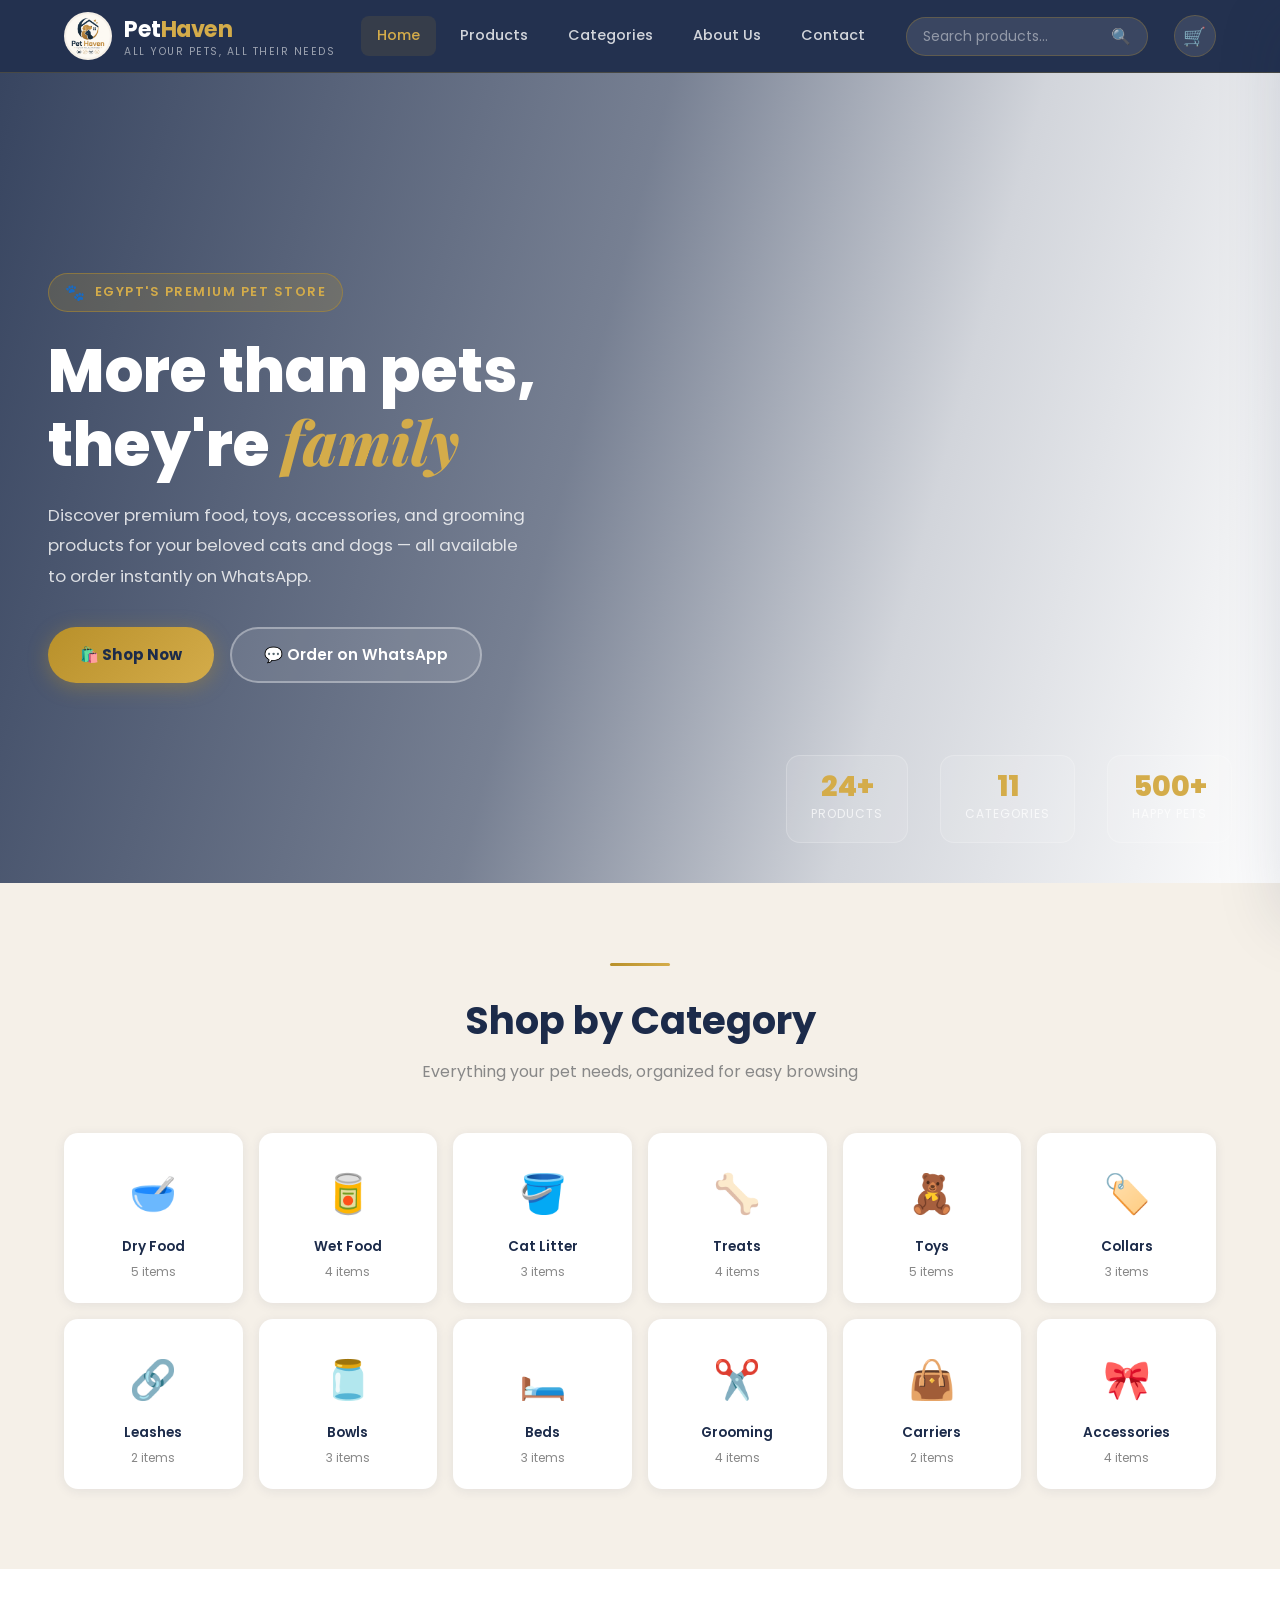
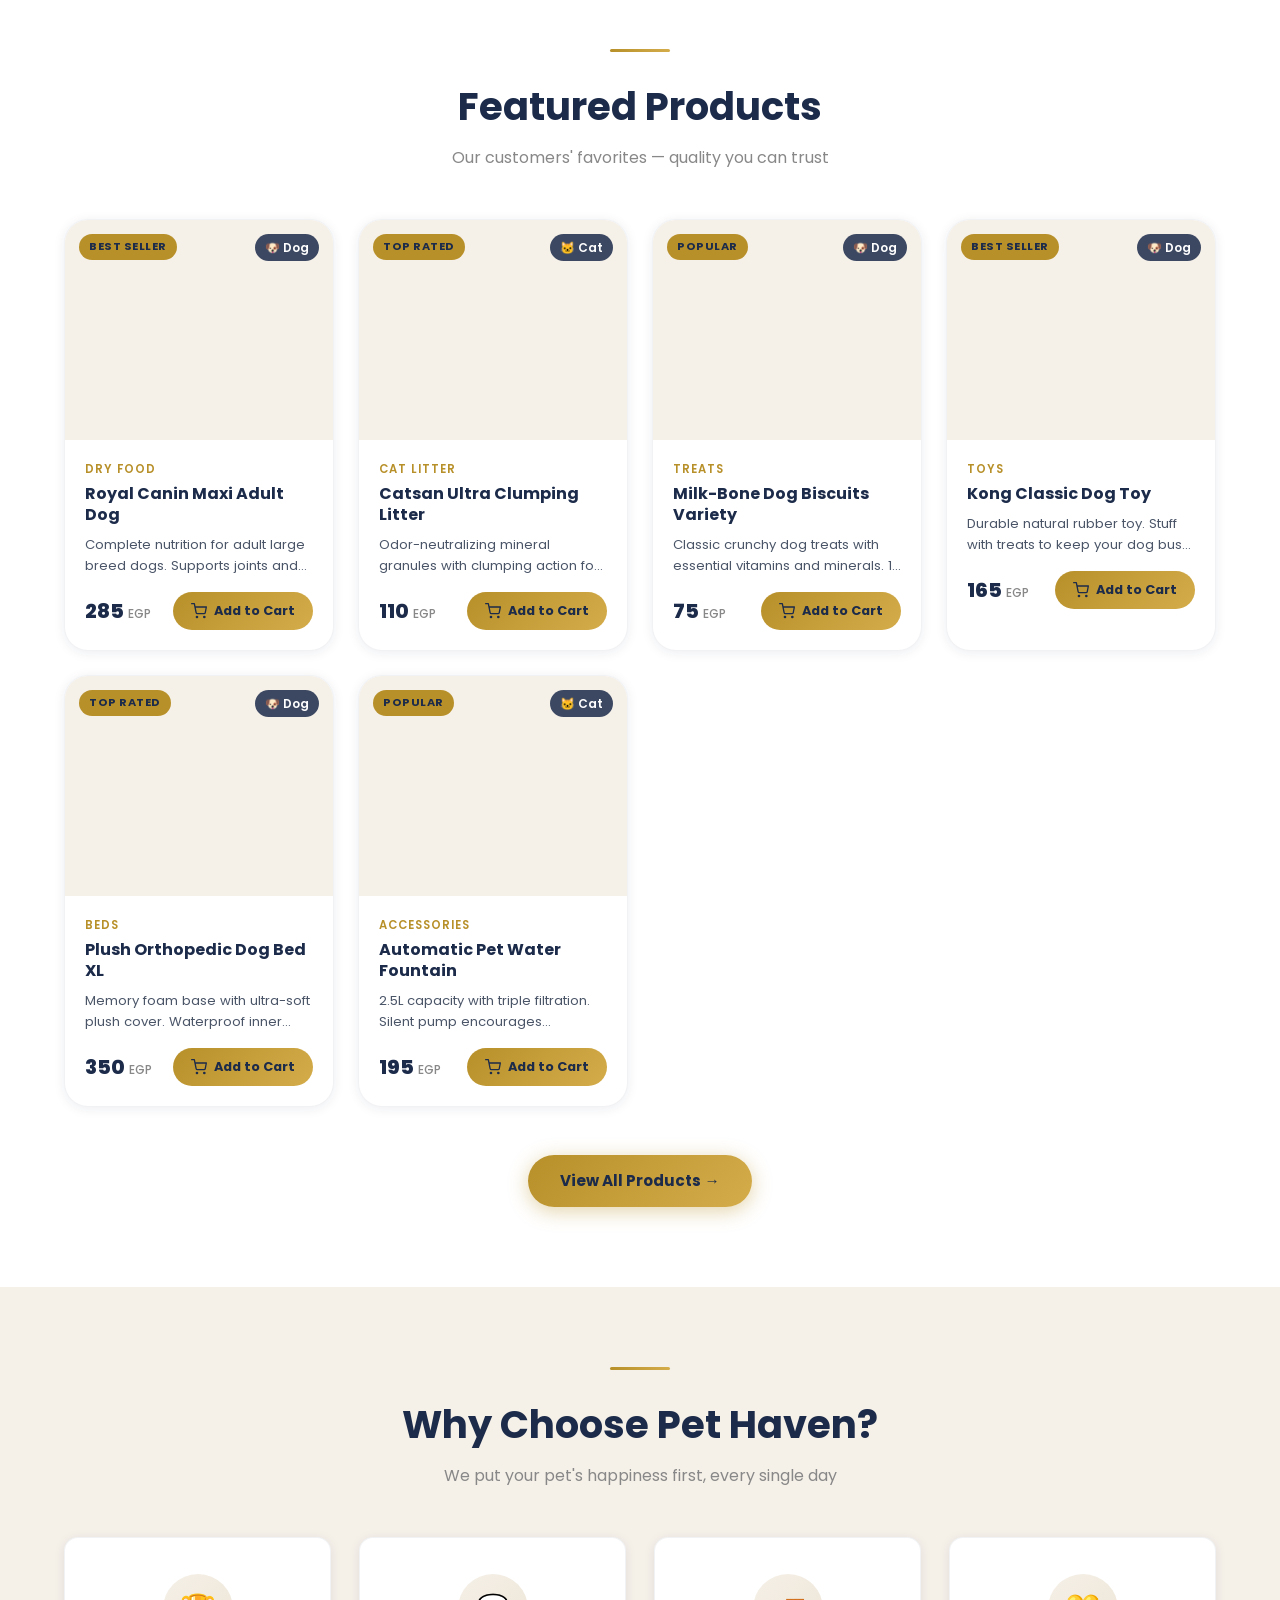
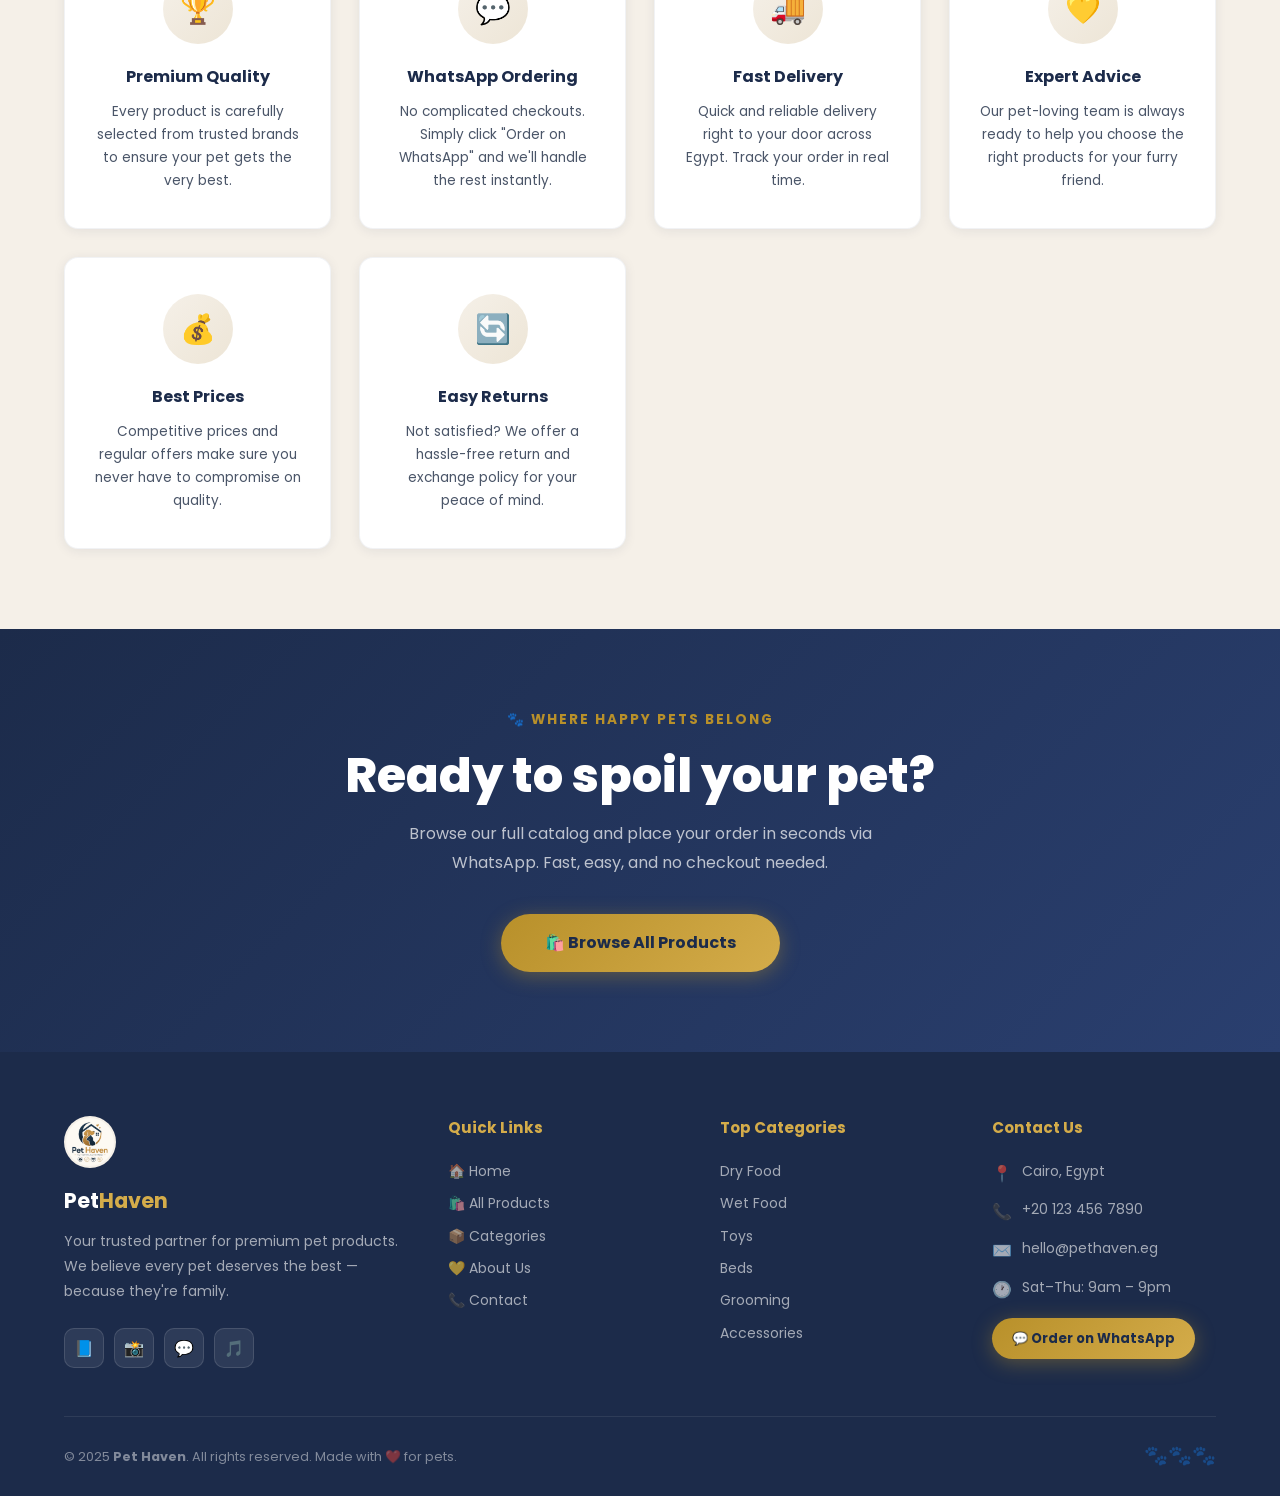
==== commit f4d25c68: "Update logo image paths in index.html" ====
--- a/index.html
+++ b/index.html
@@ -23,7 +23,7 @@
 
       <!-- Logo -->
       <a href="index.html" class="nav-logo" aria-label="Pet Haven Home">
-        <img src="images/logo.jpeg" alt="Pet Haven Logo" width="48" height="48">
+        <img src="logo.jpeg" alt="Pet Haven Logo" width="48" height="48">
         <div class="logo-text">
           <span class="brand-pet">Pet</span><span class="brand-haven">Haven</span>
           <span class="brand-tag">All Your Pets, All Their Needs</span>
@@ -289,7 +289,7 @@
 
       <!-- Brand -->
       <div class="footer-brand">
-        <img src="images/logo.jpeg" alt="Pet Haven Logo" width="52" height="52">
+        <img src="logo.jpeg" alt="Pet Haven Logo" width="52" height="52">
         <div class="brand-name">Pet<span>Haven</span></div>
         <p>Your trusted partner for premium pet products. We believe every pet deserves the best — because they're family.</p>
         <div class="social-links">
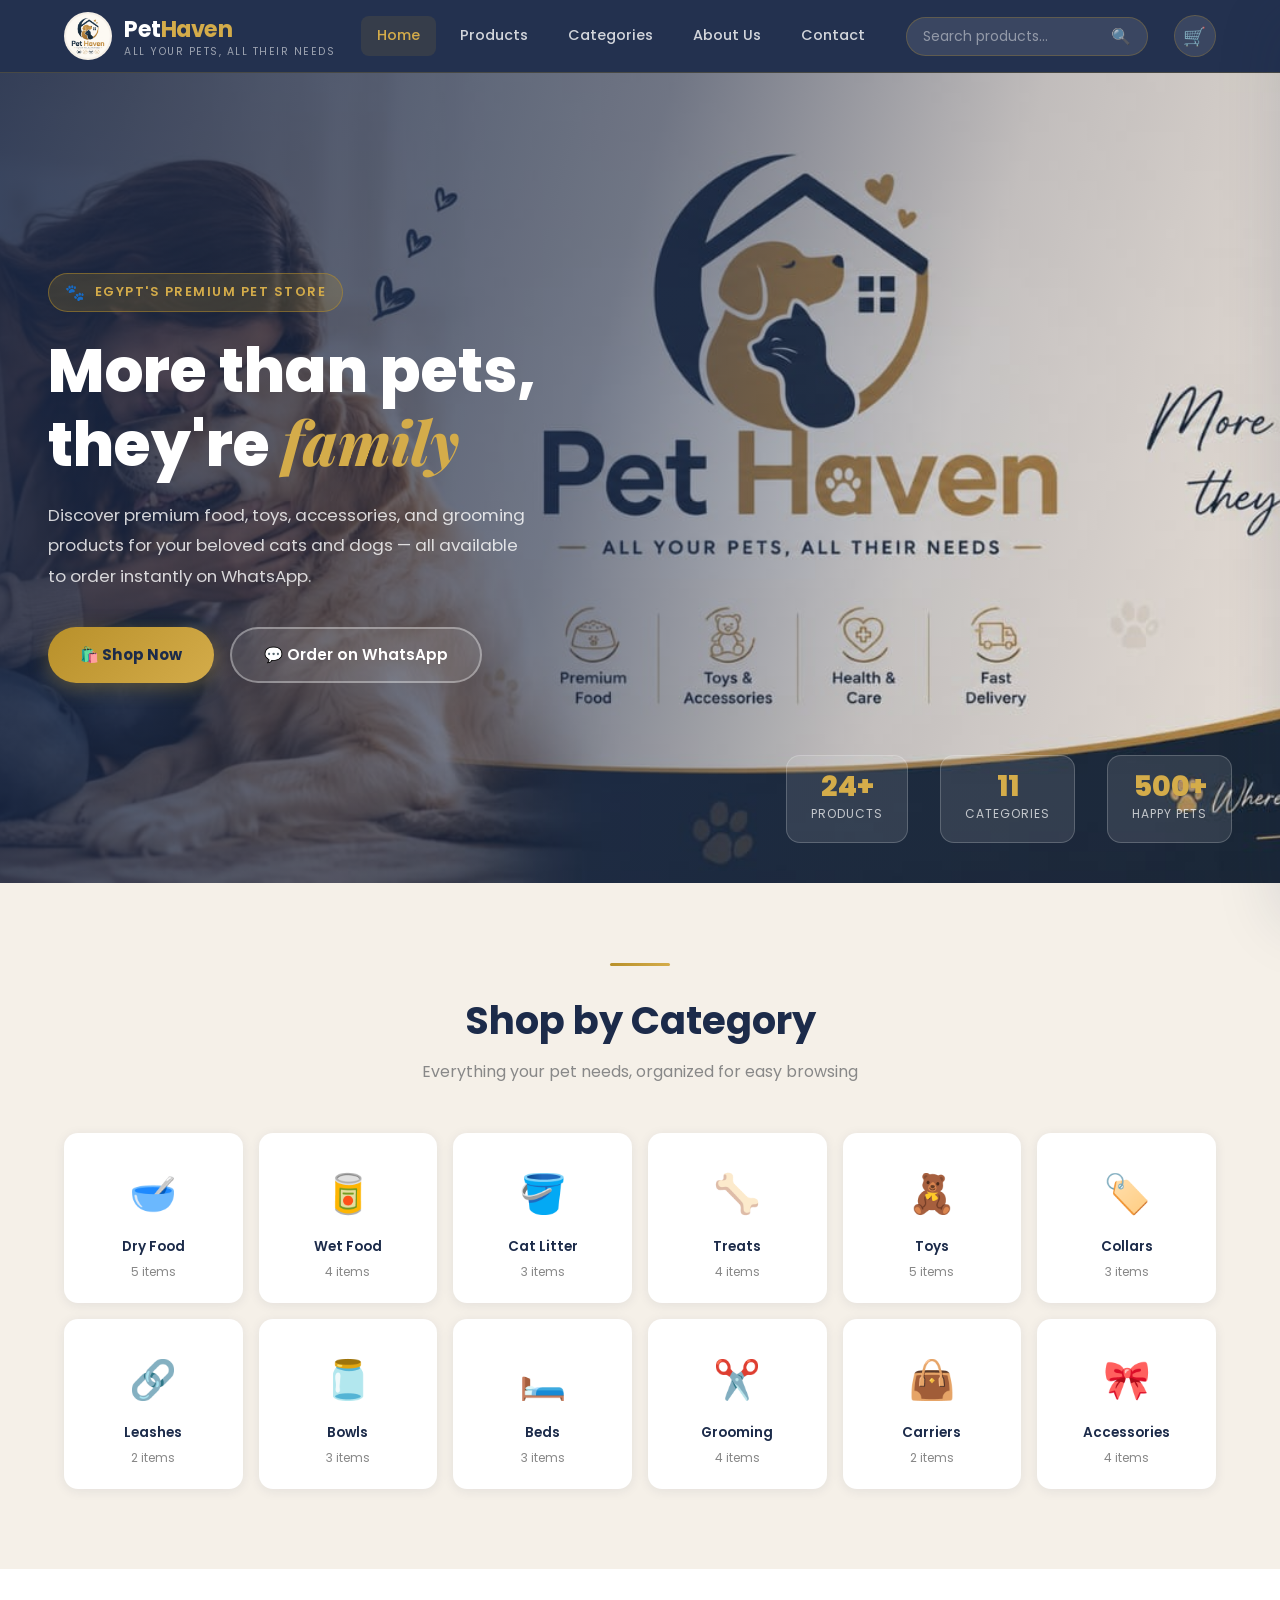
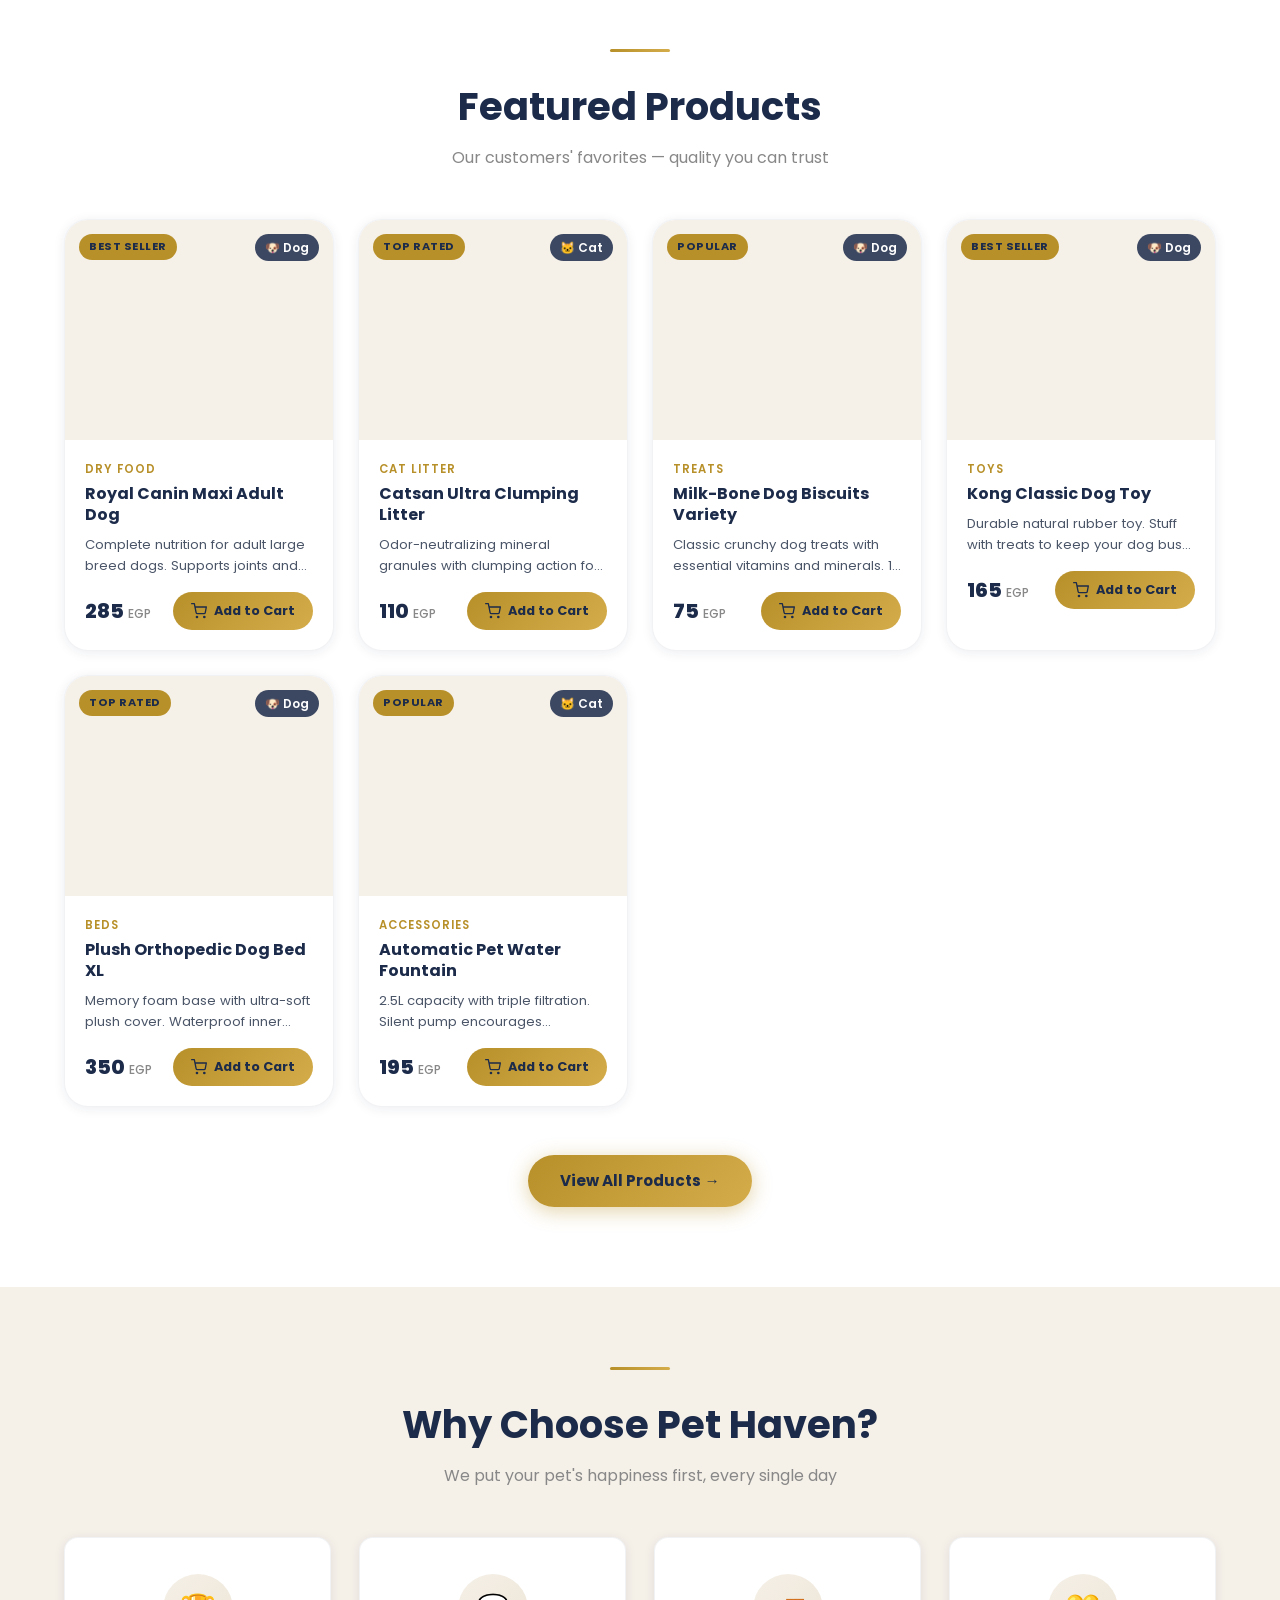
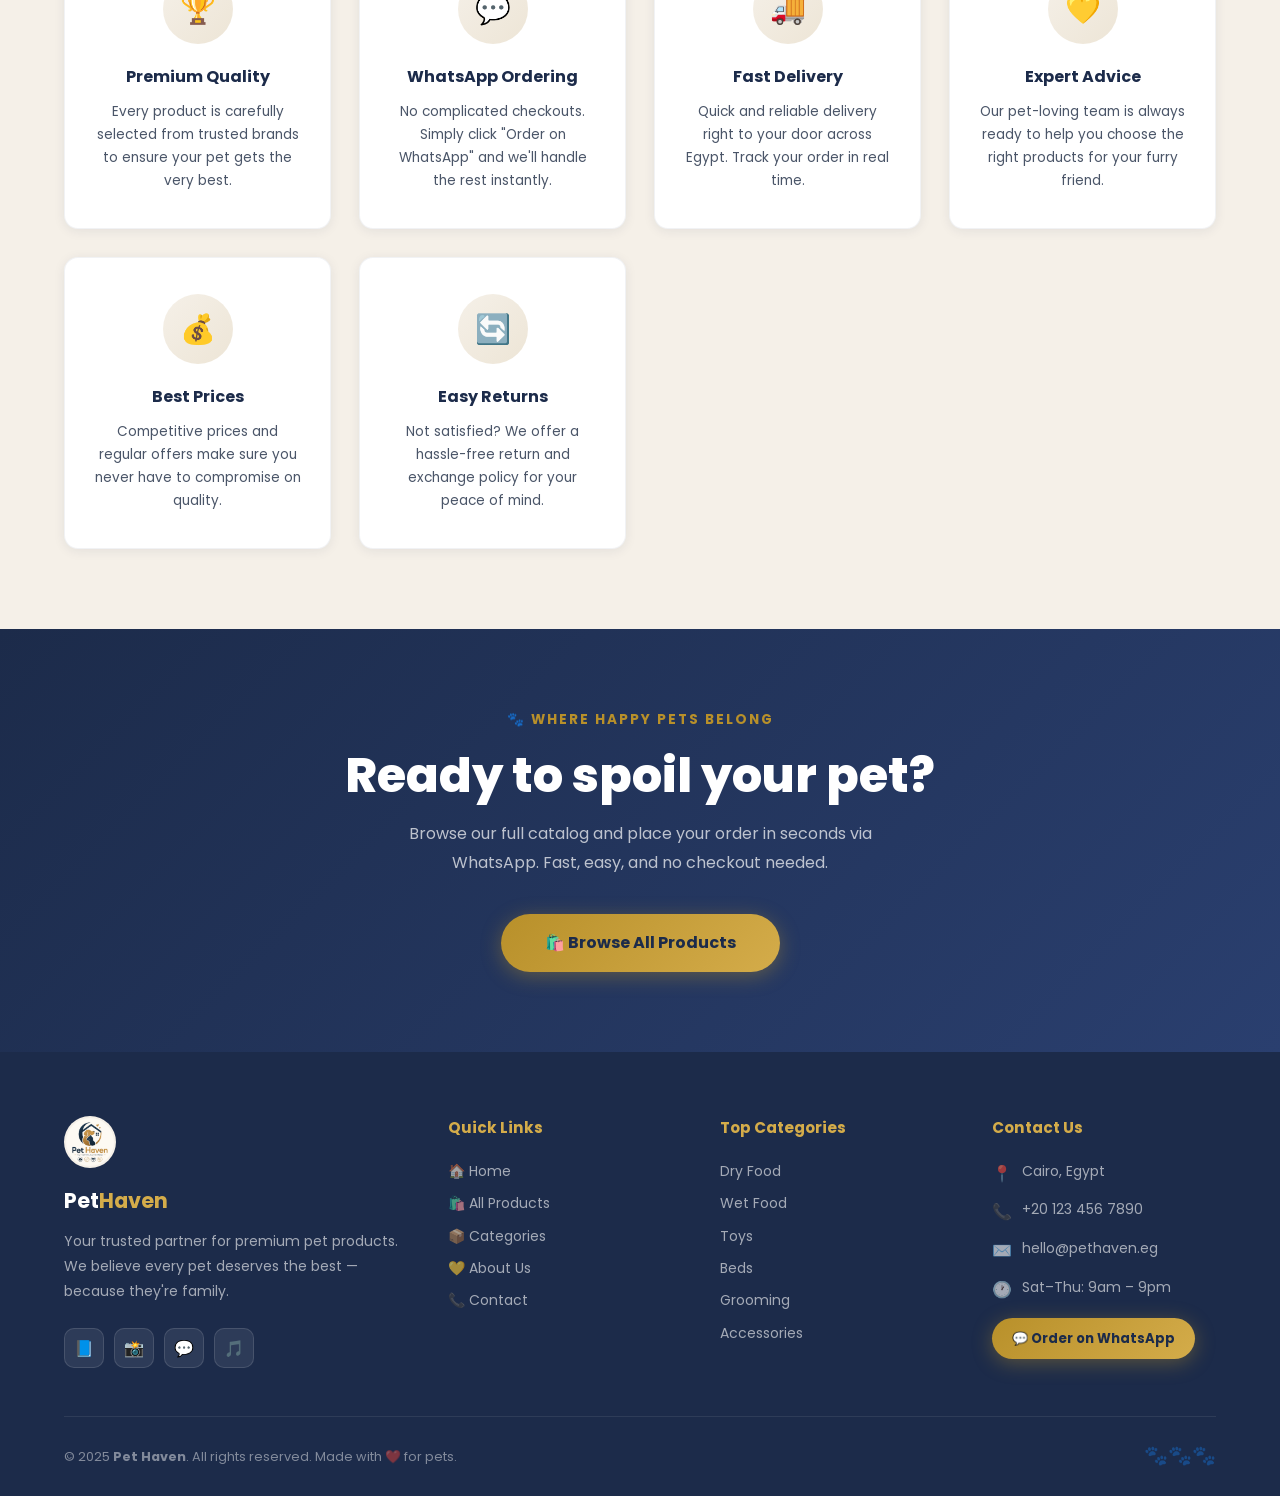
==== commit ca9205e1: "Update WhatsApp link in index.html" ====
--- a/index.html
+++ b/index.html
@@ -295,7 +295,7 @@
         <div class="social-links">
           <a href="#" class="social-link" aria-label="Facebook">📘</a>
           <a href="#" class="social-link" aria-label="Instagram">📸</a>
-          <a href="https://wa.me/201234567890" class="social-link" aria-label="WhatsApp" target="_blank" rel="noopener">💬</a>
+          <a href="https://wa.me/201029984030" class="social-link" aria-label="WhatsApp" target="_blank" rel="noopener">💬</a>
           <a href="#" class="social-link" aria-label="TikTok">🎵</a>
         </div>
       </div>
@@ -333,7 +333,7 @@
         <div class="footer-contact-item"><span>✉️</span><span>hello@pethaven.eg</span></div>
         <div class="footer-contact-item"><span>🕐</span><span>Sat–Thu: 9am – 9pm</span></div>
         <div style="margin-top: 16px;">
-          <a href="https://wa.me/201234567890" class="btn-primary" style="font-size:0.82rem; padding:10px 20px;" target="_blank" rel="noopener">
+          <a href="https://wa.me/201029984030" class="btn-primary" style="font-size:0.82rem; padding:10px 20px;" target="_blank" rel="noopener">
             💬 Order on WhatsApp
           </a>
         </div>
--- a/style.css
+++ b/style.css
@@ -302,7 +302,7 @@
 .hero-bg {
   position: absolute;
   inset: 0;
-  background: url('images/banner.jpeg') center/cover no-repeat;
+  background: url('banner.jpeg') center/cover no-repeat;
   transform: scale(1.05);
   transition: transform 8s ease-out;
 }
